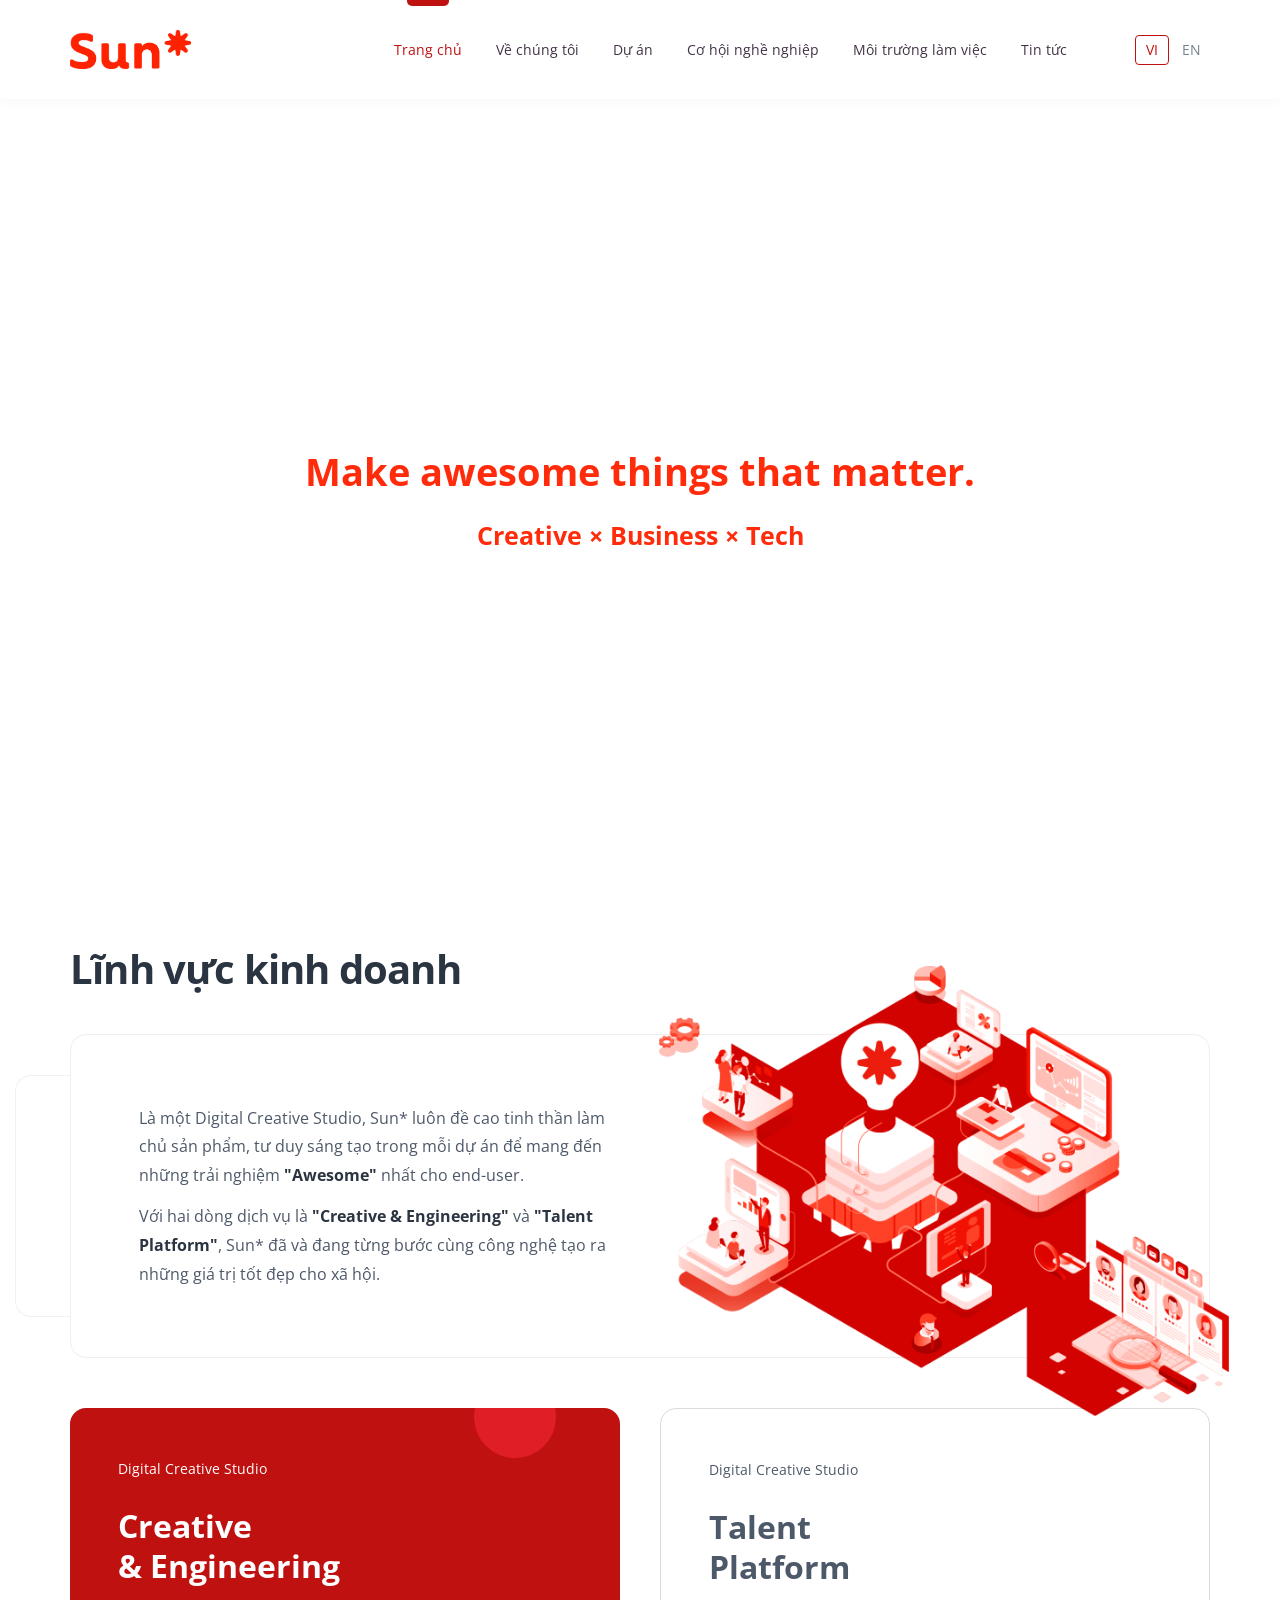
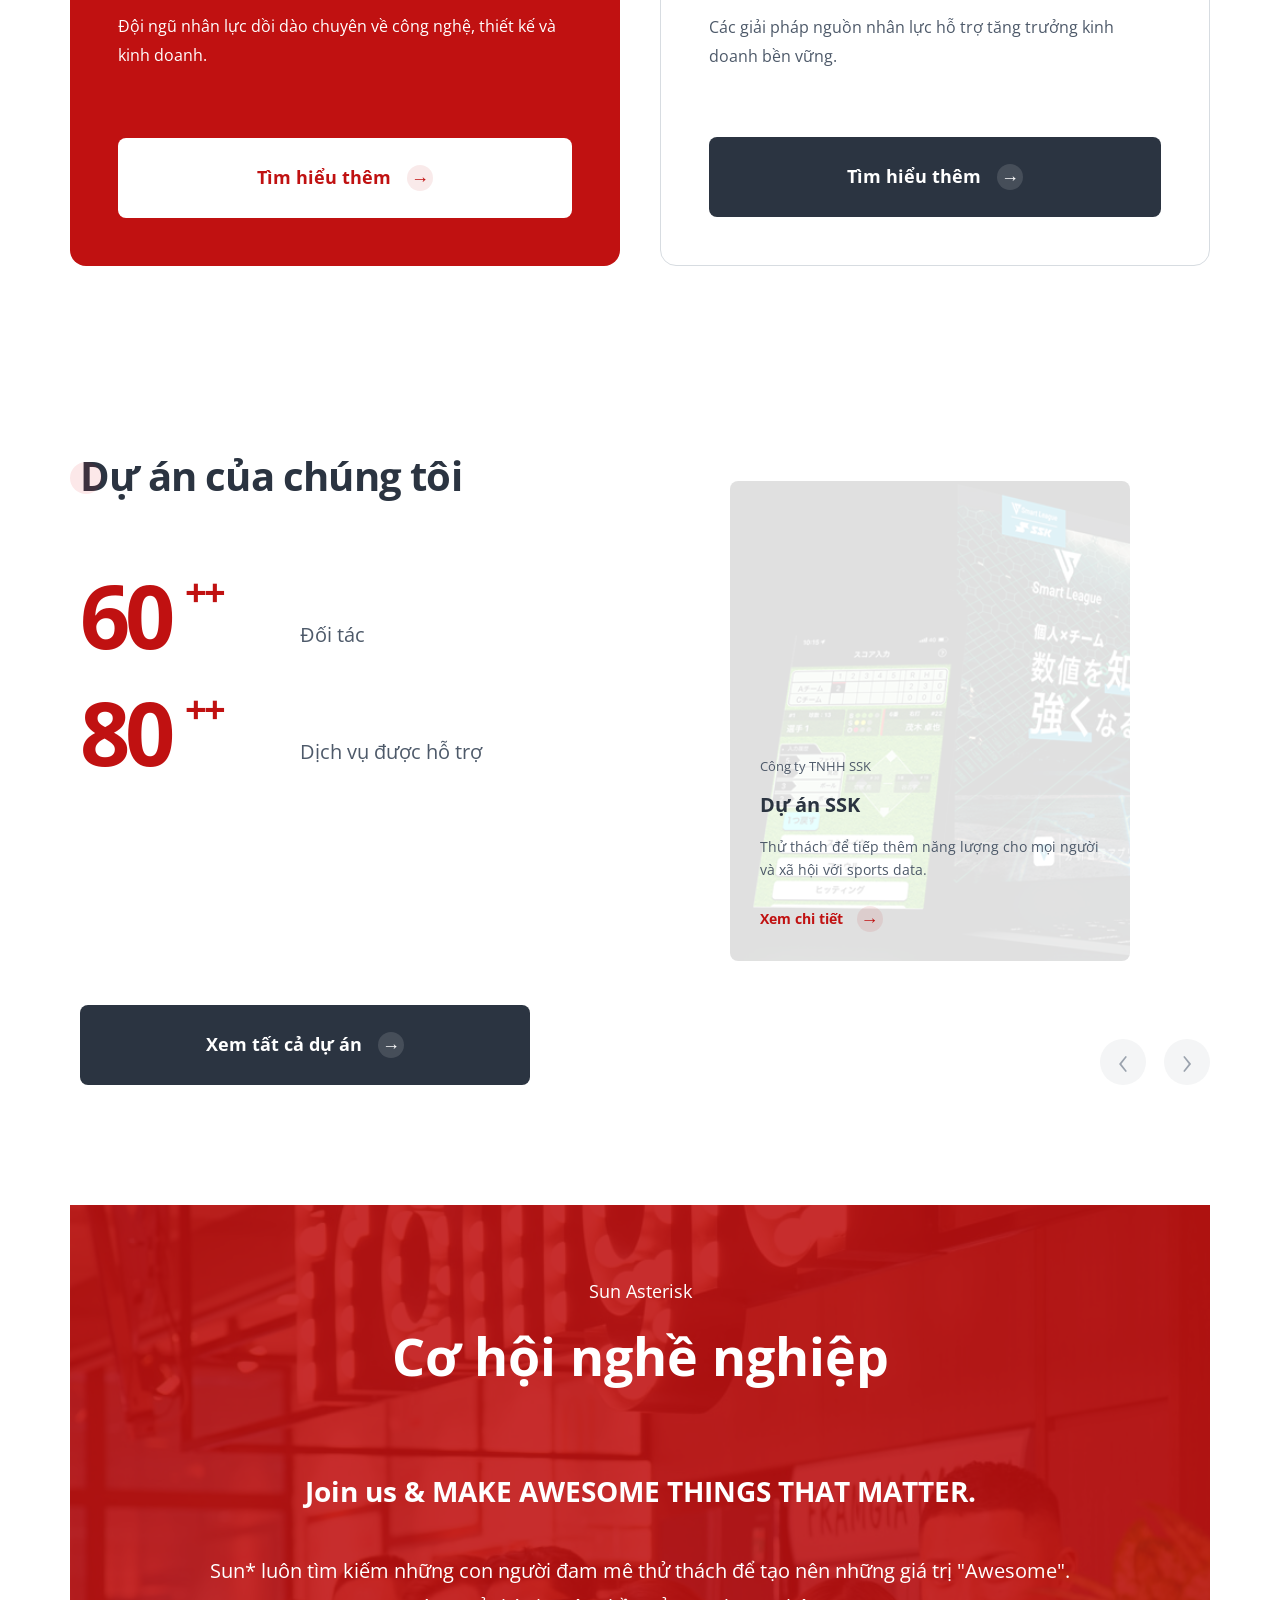
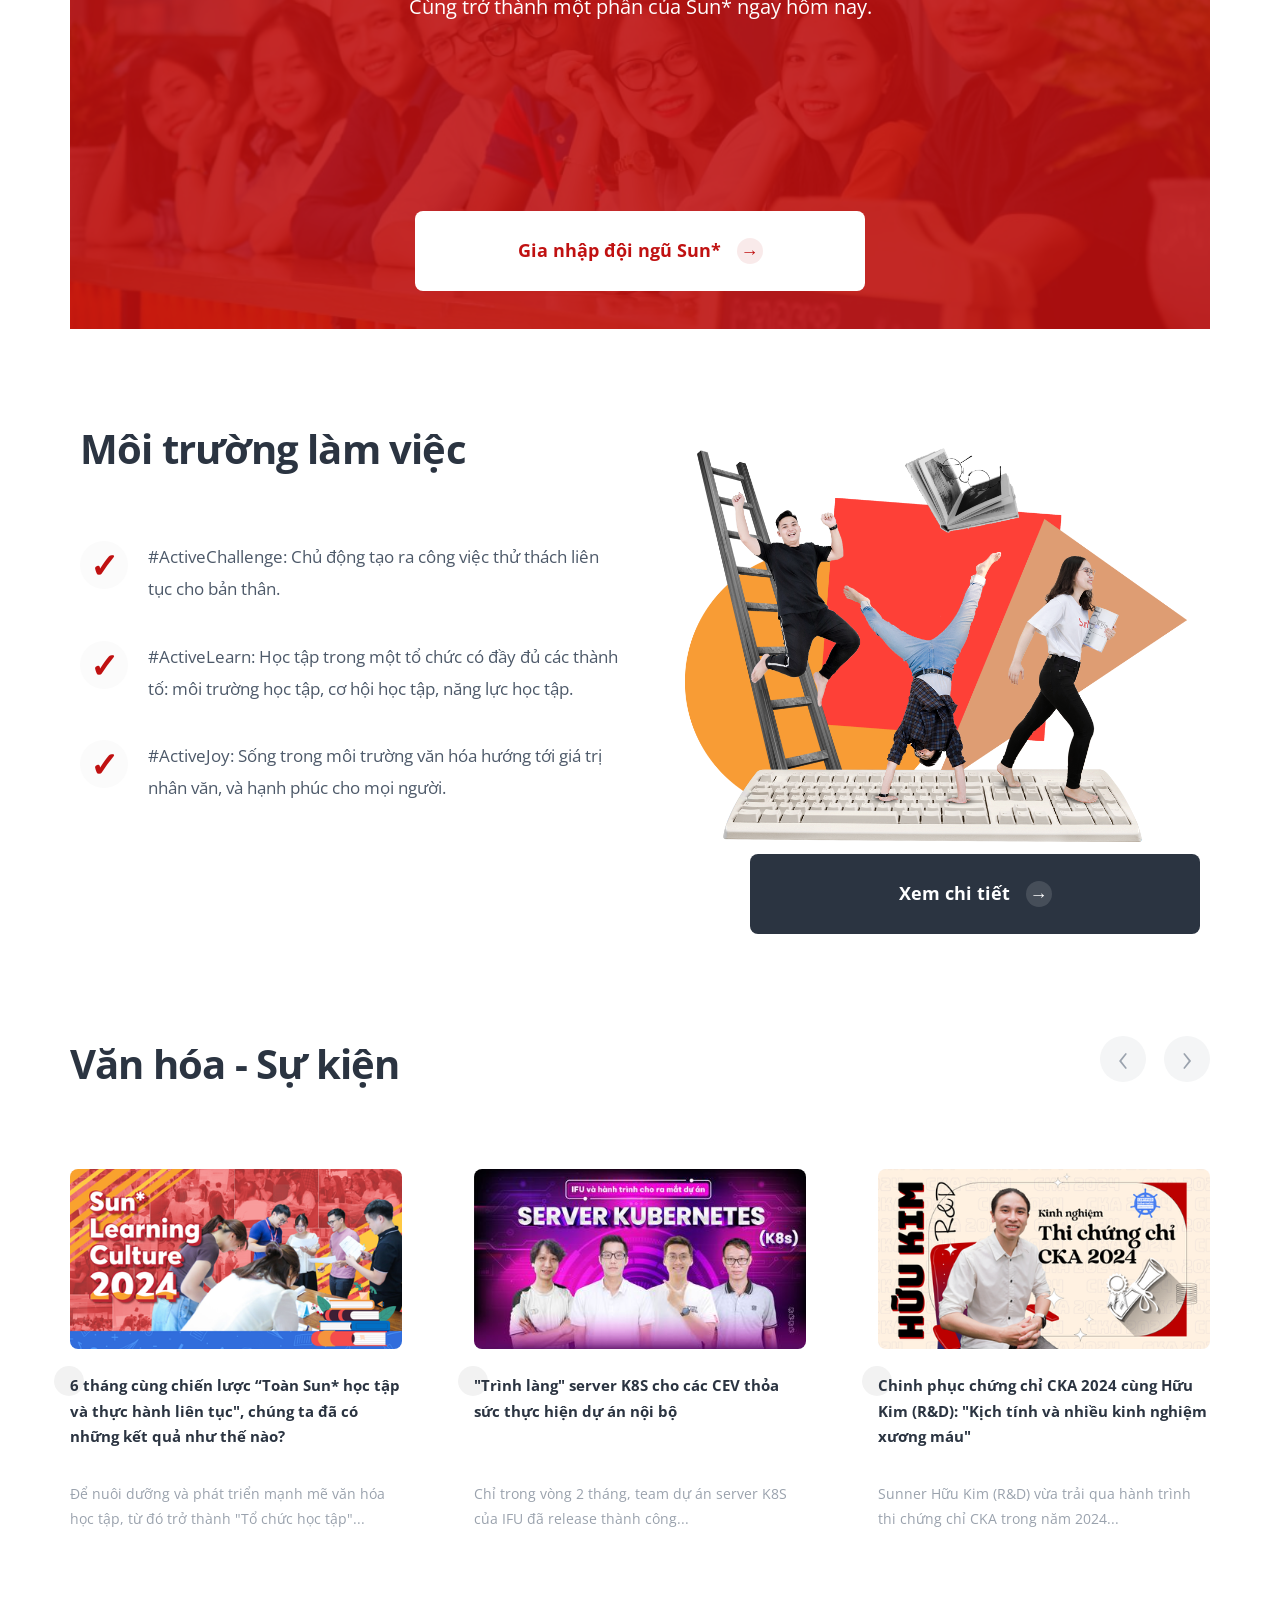
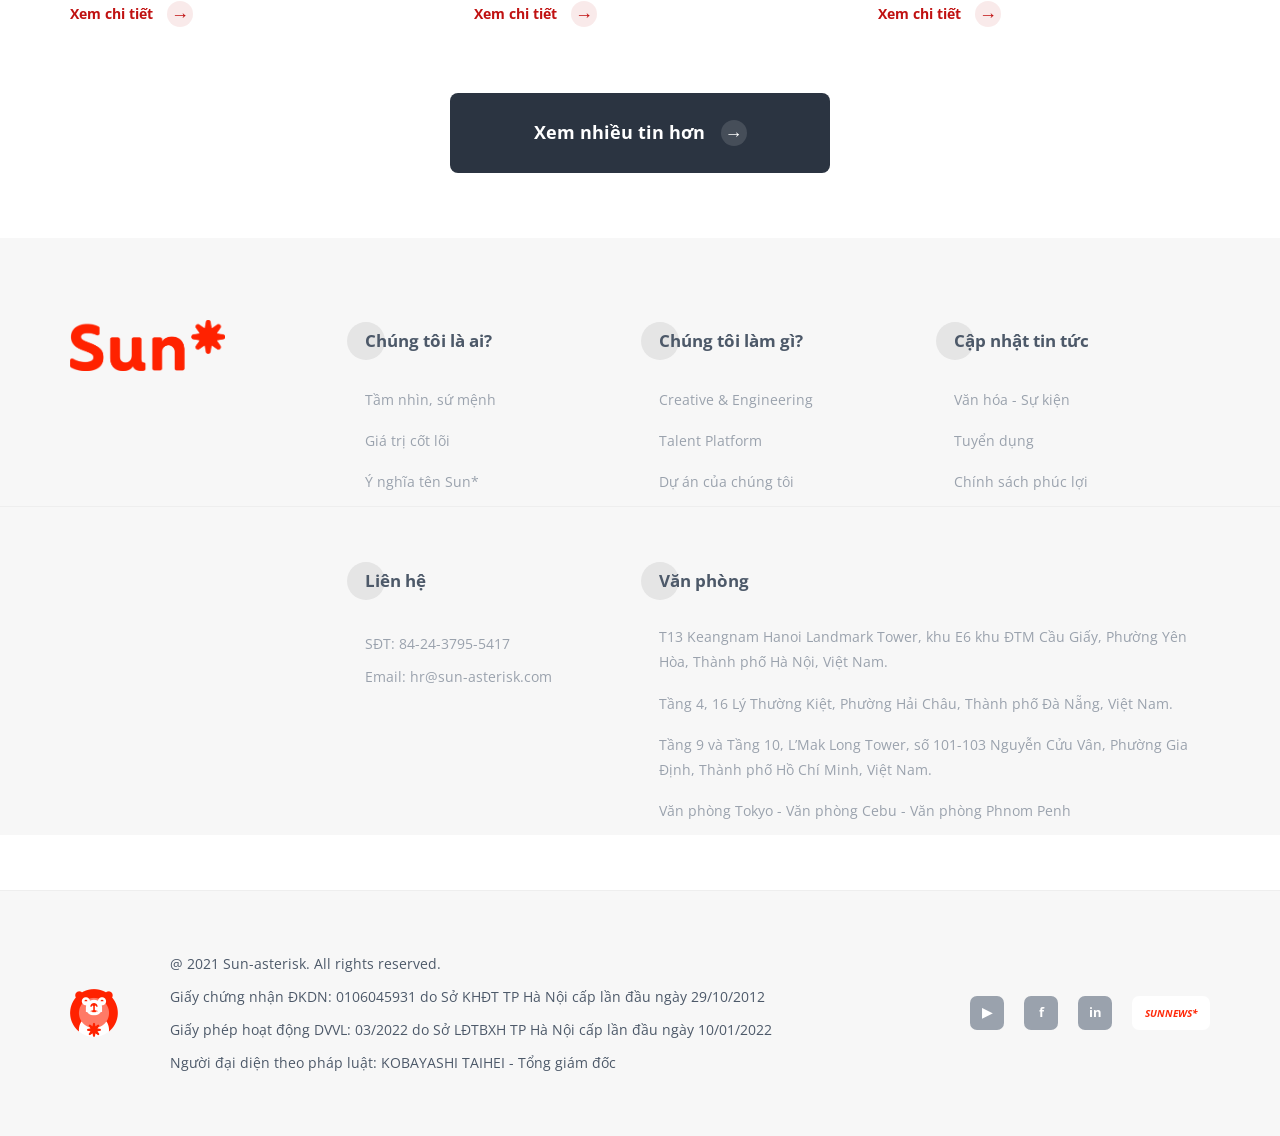
==== index.html @ 76364e6e "feat: update Sun homepage" ====
<!doctype html>
<html lang="vi">
  <head>
    <meta charset="UTF-8" />
    <meta name="viewport" content="width=device-width, initial-scale=1.0" />
    <meta
      name="description"
      content="Bản thực hành dựng lại trang chủ Sun* bằng HTML, CSS và JavaScript thuần."
    />
    <title>Trang chủ - Sun* Inc.</title>
    <link rel="icon" href="./assets/images/common/favicon.ico" />
    <link rel="preconnect" href="https://fonts.googleapis.com" />
    <link rel="preconnect" href="https://fonts.gstatic.com" crossorigin />
    <link
      href="https://fonts.googleapis.com/css2?family=Open+Sans:wght@400;600;700;800&display=swap"
      rel="stylesheet"
    />
    <link rel="stylesheet" href="./assets/css/style.css" />
    <script src="./assets/js/main.js" defer></script>
  </head>

  <body>
    <a class="skip-link" href="#main-content">Đi đến nội dung chính</a>

    <header class="site-header" data-header>
      <div class="container header-inner">
        <a class="logo" href="#home" aria-label="Sun* - Trang chủ">
          <img
            src="./assets/images/common/logo-sun.png"
            alt="Sun Asterisk"
            width="121"
            height="40"
          />
        </a>

        <button
          class="menu-toggle"
          type="button"
          aria-expanded="false"
          aria-controls="primary-navigation"
          aria-label="Mở menu"
          data-menu-toggle
        >
          <span></span>
          <span></span>
          <span></span>
        </button>

        <nav
          class="primary-navigation"
          id="primary-navigation"
          aria-label="Điều hướng chính"
          data-navigation
        >
          <a class="nav-link is-active" href="#home">Trang chủ</a>
          <a class="nav-link" href="#business">Về chúng tôi</a>
          <a class="nav-link" href="#projects">Dự án</a>
          <a class="nav-link" href="#careers">Cơ hội nghề nghiệp</a>
          <a class="nav-link" href="#environment">Môi trường làm việc</a>
          <a class="nav-link" href="#news">Tin tức</a>
        </nav>

        <div class="language-switcher" aria-label="Chọn ngôn ngữ">
          <button class="language is-active" type="button" aria-pressed="true">
            VI
          </button>
          <button class="language" type="button" aria-pressed="false">EN</button>
        </div>
      </div>
    </header>

    <main id="main-content">
      <section class="hero" id="home" aria-label="Sun Asterisk introduction">
        <video
          class="hero-video hero-video-desktop"
          autoplay
          muted
          loop
          playsinline
          preload="metadata"
          aria-label="Make awesome things that matter"
        >
          <source
            src="https://sun-asterisk.vn/wp-content/uploads/2020/11/mv-pc.mp4"
            type="video/mp4"
          />
        </video>

        <video
          class="hero-video hero-video-mobile"
          autoplay
          muted
          loop
          playsinline
          preload="metadata"
          aria-label="Make awesome things that matter"
        >
          <source
            src="https://sun-asterisk.vn/wp-content/uploads/2020/11/mv-sp.mp4"
            type="video/mp4"
          />
        </video>

        <p class="video-fallback">
          Make awesome things that matter.
          <span>Creative × Business × Tech</span>
        </p>
      </section>

      <section class="section business" id="business" aria-labelledby="business-title">
        <div class="container">
          <h1 class="section-title" id="business-title">Lĩnh vực kinh doanh</h1>

          <div class="business-overview">
            <div class="business-copy">
              <p>
                Là một Digital Creative Studio, Sun* luôn đề cao tinh thần làm
                chủ sản phẩm, tư duy sáng tạo trong mỗi dự án để mang đến những
                trải nghiệm <strong>"Awesome"</strong> nhất cho end-user.
              </p>
              <p>
                Với hai dòng dịch vụ là
                <strong>"Creative &amp; Engineering"</strong> và
                <strong>"Talent Platform"</strong>, Sun* đã và đang từng bước
                cùng công nghệ tạo ra những giá trị tốt đẹp cho xã hội.
              </p>
            </div>

            <img
              class="business-image"
              src="./assets/images/business/intro-business.png"
              alt="Minh họa các lĩnh vực kinh doanh của Sun Asterisk"
              width="644"
              height="509"
            />
          </div>

          <div class="service-grid">
            <article class="service-card service-card-red">
              <span class="decor-dot decor-dot-service" aria-hidden="true"></span>
              <p class="service-label">Digital Creative Studio</p>
              <h2>Creative<br />&amp; Engineering</h2>
              <p>
                Đội ngũ nhân lực dồi dào chuyên về công nghệ, thiết kế và kinh
                doanh.
              </p>
              <a class="large-button large-button-light" href="#">
                Tìm hiểu thêm <span class="arrow-circle" aria-hidden="true">→</span>
              </a>
            </article>

            <article class="service-card service-card-white">
              <p class="service-label">Digital Creative Studio</p>
              <h2>Talent<br />Platform</h2>
              <p>
                Các giải pháp nguồn nhân lực hỗ trợ tăng trưởng kinh doanh bền
                vững.
              </p>
              <a class="large-button large-button-dark" href="#">
                Tìm hiểu thêm <span class="arrow-circle" aria-hidden="true">→</span>
              </a>
            </article>
          </div>
        </div>
      </section>

      <section class="section projects" id="projects" aria-labelledby="projects-title">
        <span class="decor-dot projects-dot" aria-hidden="true"></span>
        <div class="container project-layout">
          <div class="project-summary">
            <h2 class="section-title" id="projects-title">Dự án của chúng tôi</h2>

            <dl class="stats-list">
              <div class="stat-item">
                <dt>
                  <span data-counter="200" data-step="10" data-duration="3000">
                    200
                  </span>
                  <sup>++</sup>
                </dt>
                <dd>Đối tác</dd>
              </div>
              <div class="stat-item">
                <dt>
                  <span data-counter="300" data-step="20" data-duration="3000">
                    300
                  </span>
                  <sup>++</sup>
                </dt>
                <dd>Dịch vụ được hỗ trợ</dd>
              </div>
            </dl>

            <a class="large-button large-button-dark project-all-button" href="#">
              Xem tất cả dự án
              <span class="arrow-circle" aria-hidden="true">→</span>
            </a>
          </div>

          <div class="project-showcase">
            <article class="project-card" data-project-card>
              <img
                class="project-image"
                src="./assets/images/projects/ssk.png"
                alt="Giao diện dự án SSK"
                width="365"
                height="532"
                loading="lazy"
                data-project-image
              />
              <div class="project-card-content">
                <p class="project-client" data-project-client>Công ty TNHH SSK</p>
                <h3 data-project-title>Dự án SSK</h3>
                <p data-project-description>
                  Thử thách để tiếp thêm năng lượng cho mọi người và xã hội với
                  sports data.
                </p>
                <a class="detail-link" href="#">
                  Xem chi tiết
                  <span class="arrow-circle" aria-hidden="true">→</span>
                </a>
              </div>
            </article>

            <div class="slider-controls" aria-label="Điều khiển dự án">
              <button type="button" aria-label="Dự án trước" data-project-prev>‹</button>
              <button type="button" aria-label="Dự án tiếp theo" data-project-next>›</button>
            </div>
          </div>
        </div>
      </section>

      <section class="careers" id="careers" aria-labelledby="careers-title">
        <img
          class="careers-background"
          src="./assets/images/careers/career-bg.jpg"
          alt=""
          width="1108"
          height="627"
          loading="lazy"
        />
        <div class="careers-overlay"></div>

        <div class="careers-content">
          <p class="careers-brand">Sun Asterisk</p>
          <h2 id="careers-title">Cơ hội nghề nghiệp</h2>
          <p class="careers-slogan">
            Join us &amp; MAKE AWESOME THINGS THAT MATTER.
          </p>
          <p>
            Sun* luôn tìm kiếm những con người đam mê thử thách để tạo nên những
            giá trị "Awesome".
          </p>
          <p>Cùng trở thành một phần của Sun* ngay hôm nay.</p>
          <a class="large-button large-button-light careers-button" href="#">
            Gia nhập đội ngũ Sun*
            <span class="arrow-circle" aria-hidden="true">→</span>
          </a>
        </div>
      </section>

      <section
        class="section environment"
        id="environment"
        aria-labelledby="environment-title"
      >
        <div class="container environment-layout">
          <div class="environment-copy">
            <h2 class="section-title" id="environment-title">
              Môi trường làm việc
            </h2>
            <ul class="value-list">
              <li>
                <span class="checkmark" aria-hidden="true">✓</span>
                <span>
                  #ActiveChallenge: Chủ động tạo ra công việc thử thách liên tục
                  cho bản thân.
                </span>
              </li>
              <li>
                <span class="checkmark" aria-hidden="true">✓</span>
                <span>
                  #ActiveLearn: Học tập trong một tổ chức có đầy đủ các thành tố:
                  môi trường học tập, cơ hội học tập, năng lực học tập.
                </span>
              </li>
              <li>
                <span class="checkmark" aria-hidden="true">✓</span>
                <span>
                  #ActiveJoy: Sống trong môi trường văn hóa hướng tới giá trị
                  nhân văn, và hạnh phúc cho mọi người.
                </span>
              </li>
            </ul>
          </div>

          <div class="environment-visual">
            <img
              class="environment-image"
              src="./assets/images/environment/human-centered.png"
              alt="Các thành viên Sun Asterisk chủ động học hỏi và thử thách"
              width="1100"
              height="882"
              loading="lazy"
            />
            <a class="large-button large-button-dark environment-button" href="#">
              Xem chi tiết
              <span class="arrow-circle" aria-hidden="true">→</span>
            </a>
          </div>
        </div>
      </section>

      <section class="section news" id="news" aria-labelledby="news-title">
        <div class="container">
          <div class="news-header">
            <h2 class="section-title" id="news-title">Văn hóa - Sự kiện</h2>
            <div class="slider-controls" aria-label="Điều khiển tin tức">
              <button type="button" aria-label="Tin trước" data-news-prev>‹</button>
              <button type="button" aria-label="Tin tiếp theo" data-news-next>›</button>
            </div>
          </div>

          <div class="news-track" data-news-track>
            <article class="news-card">
              <img
                class="news-image"
                src="./assets/images/news/learning-culture.png"
                alt="Sun Asterisk Learning Culture"
                width="440"
                height="248"
                loading="lazy"
              />
              <h3>
                6 tháng cùng chiến lược “Toàn Sun* học tập và thực hành liên
                tục", chúng ta đã có những kết quả như thế nào?
              </h3>
              <p>
                Để nuôi dưỡng và phát triển mạnh mẽ văn hóa học tập, từ đó trở
                thành "Tổ chức học tập"...
              </p>
              <a class="detail-link" href="#">
                Xem chi tiết
                <span class="arrow-circle" aria-hidden="true">→</span>
              </a>
            </article>

            <article class="news-card">
              <img
                class="news-image"
                src="./assets/images/news/server-k8s.jpg"
                alt="Đội ngũ phát triển server Kubernetes"
                width="440"
                height="248"
                loading="lazy"
              />
              <h3>
                "Trình làng" server K8S cho các CEV thỏa sức thực hiện dự án nội
                bộ
              </h3>
              <p>
                Chỉ trong vòng 2 tháng, team dự án server K8S của IFU đã release
                thành công...
              </p>
              <a class="detail-link" href="#">
                Xem chi tiết
                <span class="arrow-circle" aria-hidden="true">→</span>
              </a>
            </article>

            <article class="news-card">
              <img
                class="news-image"
                src="./assets/images/news/cka-2024.png"
                alt="Kinh nghiệm thi chứng chỉ CKA 2024"
                width="440"
                height="248"
                loading="lazy"
              />
              <h3>
                Chinh phục chứng chỉ CKA 2024 cùng Hữu Kim (R&amp;D): "Kịch tính
                và nhiều kinh nghiệm xương máu"
              </h3>
              <p>
                Sunner Hữu Kim (R&amp;D) vừa trải qua hành trình thi chứng chỉ
                CKA trong năm 2024...
              </p>
              <a class="detail-link" href="#">
                Xem chi tiết
                <span class="arrow-circle" aria-hidden="true">→</span>
              </a>
            </article>
          </div>

          <div class="news-more">
            <a class="large-button large-button-dark" href="#">
              Xem nhiều tin hơn
              <span class="arrow-circle" aria-hidden="true">→</span>
            </a>
          </div>
        </div>
      </section>
    </main>

    <footer class="site-footer">
      <div class="footer-navigation">
        <div class="container footer-grid">
          <div class="footer-logo-column">
            <a class="logo footer-logo" href="#home" aria-label="Sun* - Trang chủ">
              <img
                src="./assets/images/common/logo-sun.png"
                alt="Sun Asterisk"
                width="155"
                height="51"
                loading="lazy"
              />
            </a>
          </div>

          <nav aria-label="Chúng tôi là ai">
            <h2><span aria-hidden="true"></span>Chúng tôi là ai?</h2>
            <ul>
              <li><a href="#">Tầm nhìn, sứ mệnh</a></li>
              <li><a href="#">Giá trị cốt lõi</a></li>
              <li><a href="#">Ý nghĩa tên Sun*</a></li>
            </ul>
          </nav>

          <nav aria-label="Chúng tôi làm gì">
            <h2><span aria-hidden="true"></span>Chúng tôi làm gì?</h2>
            <ul>
              <li><a href="#">Creative &amp; Engineering</a></li>
              <li><a href="#">Talent Platform</a></li>
              <li><a href="#">Dự án của chúng tôi</a></li>
            </ul>
          </nav>

          <nav aria-label="Cập nhật tin tức">
            <h2><span aria-hidden="true"></span>Cập nhật tin tức</h2>
            <ul>
              <li><a href="#">Văn hóa - Sự kiện</a></li>
              <li><a href="#">Tuyển dụng</a></li>
              <li><a href="#">Chính sách phúc lợi</a></li>
            </ul>
          </nav>
        </div>
      </div>

      <div class="footer-offices">
        <div class="container offices-grid">
          <div class="footer-office-spacer" aria-hidden="true"></div>

          <div class="footer-contact">
            <h2><span aria-hidden="true"></span>Liên hệ</h2>
            <address>
              <a href="tel:+842437955417">SĐT: 84-24-3795-5417</a>
              <a href="mailto:hr@sun-asterisk.com">
                Email: hr@sun-asterisk.com
              </a>
            </address>
          </div>

          <div class="footer-office">
            <h2><span aria-hidden="true"></span>Văn phòng</h2>
            <p>
              T13 Keangnam Hanoi Landmark Tower, khu E6 khu ĐTM Cầu Giấy,
              Phường Yên Hòa, Thành phố Hà Nội, Việt Nam.
            </p>
            <p>
              Tầng 4, 16 Lý Thường Kiệt, Phường Hải Châu, Thành phố Đà Nẵng,
              Việt Nam.
            </p>
            <p>
              Tầng 9 và Tầng 10, L’Mak Long Tower, số 101-103 Nguyễn Cửu Vân,
              Phường Gia Định, Thành phố Hồ Chí Minh, Việt Nam.
            </p>
            <p>Văn phòng Tokyo - Văn phòng Cebu - Văn phòng Phnom Penh</p>
          </div>
        </div>
      </div>

      <div class="footer-divider" aria-hidden="true"></div>

      <div class="footer-legal">
        <div class="container legal-layout">
          <img
            class="mascot-image"
            src="./assets/images/common/bear-footer@2x.png"
            alt=""
            width="48"
            height="48"
            loading="lazy"
          />
          <div class="legal-copy">
            <p>@ 2021 Sun-asterisk. All rights reserved.</p>
            <p>
              Giấy chứng nhận ĐKDN: 0106045931 do Sở KHĐT TP Hà Nội cấp lần đầu
              ngày 29/10/2012
            </p>
            <p>
              Giấy phép hoạt động DVVL: 03/2022 do Sở LĐTBXH TP Hà Nội cấp lần
              đầu ngày 10/01/2022
            </p>
            <p>
              Người đại diện theo pháp luật: KOBAYASHI TAIHEI - Tổng giám đốc
            </p>
          </div>

          <div class="social-links" aria-label="Mạng xã hội">
            <a href="#" aria-label="YouTube">▶</a>
            <a href="#" aria-label="Facebook">f</a>
            <a href="#" aria-label="LinkedIn">in</a>
            <a class="sun-news" href="#">SUNNEWS*</a>
          </div>
        </div>
      </div>
    </footer>

    <button
      class="back-to-top"
      type="button"
      aria-label="Lên đầu trang"
      data-back-to-top
    >
      ↑
    </button>
  </body>
</html>
---- assets/css/style.css ----
:root {
  --red: #c01111;
  --red-bright: #e01e25;
  --ink: #2b3441;
  --text: #4d5969;
  --muted: #9aa2ad;
  --soft: #f7f7f7;
  --border: #d7dce1;
  --white: #ffffff;
  --container: 1140px;
  --header-height: 99px;
  --section-gap: 140px;
  --radius: 16px;
}

*,
*::before,
*::after {
  box-sizing: border-box;
}

html {
  scroll-behavior: smooth;
}

body {
  margin: 0;
  color: var(--text);
  background: var(--white);
  font-family: "Open Sans", Arial, sans-serif;
  font-size: 16px;
  line-height: 1.8;
  -webkit-font-smoothing: antialiased;
}

body.menu-open {
  overflow: hidden;
}

a {
  color: inherit;
  text-decoration: none;
}

button {
  color: inherit;
  font: inherit;
}

img {
  display: block;
  max-width: 100%;
}

.container {
  width: min(calc(100% - 40px), var(--container));
  margin-inline: auto;
}

.skip-link {
  position: fixed;
  z-index: 1000;
  top: 12px;
  left: 12px;
  padding: 8px 14px;
  color: var(--white);
  background: var(--red);
  border-radius: 6px;
  transform: translateY(-150%);
}

.skip-link:focus {
  transform: translateY(0);
}

.visually-hidden {
  position: absolute !important;
  width: 1px !important;
  height: 1px !important;
  overflow: hidden !important;
  padding: 0 !important;
  margin: -1px !important;
  clip: rect(0, 0, 0, 0) !important;
  white-space: nowrap !important;
  border: 0 !important;
}

.site-header {
  position: sticky;
  z-index: 100;
  top: 0;
  height: var(--header-height);
  background: rgb(255 255 255 / 97%);
  box-shadow: 0 2px 10px rgb(43 52 65 / 4%);
  backdrop-filter: blur(8px);
}

.header-inner {
  display: flex;
  height: 100%;
  align-items: center;
}

.logo {
  display: inline-flex;
  align-items: center;
}

.logo img {
  width: 121px;
  height: auto;
}

.primary-navigation {
  display: flex;
  margin-left: auto;
  align-items: stretch;
  gap: 34px;
}

.nav-link {
  position: relative;
  display: flex;
  height: 79px;
  padding-block: 30px;
  align-items: center;
  color: #433246;
  font-size: 14px;
  line-height: normal;
  white-space: nowrap;
}

.nav-link::before {
  position: absolute;
  top: -10px;
  right: 0;
  left: 0;
  width: 42px;
  height: 6px;
  margin-inline: auto;
  background: var(--red);
  border-radius: 0 0 5px 5px;
  content: "";
  opacity: 0;
  transition: opacity 180ms ease;
}

.nav-link:hover,
.nav-link.is-active {
  color: var(--red);
}

.nav-link:hover::before,
.nav-link.is-active::before {
  opacity: 1;
}

.language-switcher {
  display: flex;
  margin-left: 68px;
  align-items: center;
  gap: 4px;
}

.language {
  min-width: 34px;
  height: 30px;
  padding: 0 8px;
  color: #78828e;
  background: transparent;
  border: 1px solid transparent;
  border-radius: 4px;
  cursor: pointer;
  font-size: 14px;
}

.language.is-active {
  color: var(--red);
  border-color: var(--red);
}

.menu-toggle {
  display: none;
  width: 42px;
  height: 42px;
  margin-left: auto;
  padding: 9px;
  background: transparent;
  border: 0;
  cursor: pointer;
}

.menu-toggle span {
  display: block;
  width: 100%;
  height: 2px;
  margin-block: 5px;
  background: var(--ink);
  transition:
    transform 220ms ease,
    opacity 220ms ease;
}

.hero {
  position: relative;
  height: min(calc(100vh - var(--header-height)), 800px);
  min-height: 520px;
  overflow: hidden;
  background: var(--white);
}

.hero-video {
  position: absolute;
  z-index: 1;
  top: 50%;
  left: 50%;
  display: block;
  width: 100%;
  height: 100%;
  object-fit: cover;
  transform: translate(-50%, -50%);
}

.hero-video-mobile {
  display: none;
}

.video-fallback {
  position: absolute;
  z-index: 0;
  top: 50%;
  left: 50%;
  width: 100%;
  margin: 0;
  color: #ff2b0b;
  font-size: clamp(26px, 3vw, 42px);
  font-weight: 700;
  line-height: 1.3;
  text-align: center;
  transform: translate(-50%, -50%);
}

.video-fallback span {
  display: block;
  margin-top: 22px;
  font-size: 0.65em;
}

.section {
  padding-top: 0;
}

.section-title {
  margin: 20px 0 10px;
  color: var(--ink);
  font-size: 40px;
  font-weight: 700;
  line-height: 60px;
  letter-spacing: -0.02em;
}

.business {
  padding-top: 10px;
}

.business > .container > .section-title {
  height: 125px;
  margin: 0;
  padding-top: 30px;
}

.business-overview {
  position: relative;
  display: grid;
  height: 324px;
  padding: 50px 68px;
  align-items: center;
  border: 1px solid #eeeeee;
  border-radius: 16px;
  grid-template-columns: 1fr 1fr;
}

.business-overview::before {
  position: absolute;
  top: 40px;
  bottom: 40px;
  left: -56px;
  width: 56px;
  border: 1px solid #f1f1f1;
  border-right: 0;
  border-radius: 16px 0 0 16px;
  content: "";
}

.business-copy {
  position: relative;
  z-index: 2;
  max-width: 470px;
}

.business-copy p {
  margin: 0;
}

.business-copy p + p {
  margin-top: 12px;
}

.business-copy strong {
  color: var(--ink);
}

.business-image {
  position: absolute;
  z-index: 1;
  top: -70px;
  right: -20px;
  width: 570px;
  height: auto;
}

.service-grid {
  display: grid;
  margin-top: 50px;
  grid-template-columns: repeat(2, minmax(0, 1fr));
  gap: 40px;
}

.service-card {
  position: relative;
  display: flex;
  min-height: 458px;
  padding: 48px;
  overflow: hidden;
  flex-direction: column;
  align-items: flex-start;
  border-radius: var(--radius);
}

.service-card-red {
  color: var(--white);
  background: var(--red);
}

.service-card-white {
  color: var(--text);
  background: var(--white);
  border: 1px solid var(--border);
}

.service-label {
  margin: 0 0 25px;
  font-size: 14px;
}

.service-card h2 {
  margin: 0;
  color: inherit;
  font-size: 32px;
  line-height: 1.25;
}

.service-card > p:not(.service-label) {
  max-width: 440px;
  margin: 26px 0 34px;
  font-size: 16px;
}

.large-button {
  position: relative;
  z-index: 0;
  display: inline-flex;
  min-height: 80px;
  overflow: hidden;
  padding: 0 36px;
  align-items: center;
  justify-content: center;
  gap: 16px;
  border: 1px solid transparent;
  border-radius: 8px;
  font-size: 18px;
  font-weight: 700;
  line-height: 1.3;
  text-align: center;
  isolation: isolate;
  transition: color 300ms ease;
}

.large-button::before {
  position: absolute;
  z-index: -1;
  inset: 0;
  background: transparent;
  border-radius: inherit;
  content: "";
  opacity: 0;
  transform: scale3d(0.7, 1, 1);
  transition:
    transform 400ms cubic-bezier(0.2, 1, 0.3, 1),
    opacity 400ms cubic-bezier(0.2, 1, 0.3, 1);
}

.large-button:hover {
  color: var(--white);
}

.large-button:hover::before {
  opacity: 1;
  transform: translate3d(0, 0, 0);
}

.large-button-dark {
  color: var(--white);
  background: var(--ink);
}

.large-button-dark::before {
  background: var(--red);
}

.large-button-light {
  color: var(--red);
  background: var(--white);
}

.large-button-light::before {
  background: var(--ink);
}

.service-card .large-button {
  width: 100%;
  margin-top: auto;
}

.arrow-circle {
  display: inline-grid;
  width: 26px;
  height: 26px;
  flex: 0 0 26px;
  place-items: center;
  color: inherit;
  background: rgb(255 255 255 / 13%);
  border-radius: 50%;
  font-size: 18px;
  font-weight: 400;
  line-height: 1;
  transition:
    color 300ms ease,
    background 300ms ease,
    transform 300ms ease;
}

.large-button-light .arrow-circle,
.detail-link .arrow-circle {
  background: rgb(192 17 17 / 9%);
}

.large-button-light:hover .arrow-circle {
  background: rgb(255 255 255 / 10%);
}

.detail-link:hover .arrow-circle {
  transform: translateX(4px);
}

.decor-dot {
  position: absolute;
  display: block;
  background: rgb(224 30 37 / 10%);
  border-radius: 50%;
}

.decor-dot-service {
  top: -32px;
  right: 64px;
  width: 82px;
  height: 82px;
  background: var(--red-bright);
}

.projects {
  position: relative;
  margin-top: 160px;
}

.projects-dot {
  top: 36px;
  left: calc(50% - 570px);
  width: 32px;
  height: 32px;
}

.project-layout {
  display: grid;
  min-height: 659px;
  grid-template-columns: repeat(2, minmax(0, 1fr));
  gap: 18px;
}

.project-summary {
  display: flex;
  padding: 0 10px;
  flex-direction: column;
  align-items: flex-start;
}

.project-summary .section-title {
  margin-top: 20px;
}

.stats-list {
  display: flex;
  margin: 60px 0 0;
  flex-direction: column;
  gap: 38px;
}

.stat-item {
  display: grid;
  align-items: end;
  grid-template-columns: 220px 1fr;
}

.stat-item dt {
  display: flex;
  margin: 0;
  align-items: flex-start;
  color: var(--red);
  font-size: 88px;
  font-weight: 700;
  line-height: 0.9;
  letter-spacing: -0.06em;
}

.stat-item dt sup {
  margin: -2px 0 0 16px;
  font-size: 38px;
  font-weight: 700;
  letter-spacing: -0.08em;
}

.stat-item dd {
  margin: 0 0 2px;
  color: var(--text);
  font-size: 20px;
}

.project-all-button {
  width: min(100%, 450px);
  margin-top: auto;
}

.project-showcase {
  position: relative;
  display: flex;
  padding-top: 55px;
  flex-direction: column;
  align-items: center;
}

.project-card {
  position: relative;
  width: min(100%, 400px);
  height: 480px;
  overflow: hidden;
  background: var(--white);
  border-radius: 8px;
}

.project-image {
  position: absolute;
  inset: 0;
  width: 100%;
  height: 100%;
  object-fit: cover;
  opacity: 0.12;
  transition: opacity 180ms ease;
}

.project-card.is-changing .project-image {
  opacity: 0.04;
}

.project-card-content {
  position: absolute;
  z-index: 1;
  right: 30px;
  bottom: 28px;
  left: 30px;
}

.project-client {
  margin: 0;
  font-size: 13px;
}

.project-card h3 {
  margin: 8px 0 12px;
  color: var(--ink);
  font-size: 20px;
}

.project-card-content > p:not(.project-client) {
  margin: 0 0 22px;
  font-size: 14px;
  line-height: 1.7;
}

.detail-link {
  display: inline-flex;
  align-items: center;
  gap: 14px;
  color: var(--red);
  font-size: 14px;
  font-weight: 700;
}

.slider-controls {
  display: flex;
  gap: 18px;
}

.project-showcase .slider-controls {
  margin-top: auto;
  align-self: flex-end;
}

.slider-controls button {
  display: grid;
  width: 46px;
  height: 46px;
  padding: 0 0 4px;
  place-items: center;
  color: #9aa2ad;
  background: #f4f5f6;
  border: 0;
  border-radius: 50%;
  cursor: pointer;
  font-size: 40px;
  font-weight: 300;
  line-height: 1;
  transition:
    color 200ms ease,
    background 200ms ease;
}

.slider-controls button:hover {
  color: var(--white);
  background: var(--red);
}

.careers {
  position: relative;
  width: min(calc(100% - 40px), var(--container));
  height: 724px;
  margin: 120px auto 0;
  overflow: hidden;
  color: var(--white);
}

.careers-background,
.careers-overlay {
  position: absolute;
  inset: 0;
  border: 0;
}

.careers-background {
  width: 100%;
  height: 100%;
  object-fit: cover;
}

.careers-overlay {
  background: rgb(192 17 17 / 88%);
}

.careers-content {
  position: relative;
  z-index: 2;
  display: flex;
  width: min(100% - 60px, 920px);
  height: 100%;
  margin-inline: auto;
  padding: 70px 0 38px;
  flex-direction: column;
  align-items: center;
  text-align: center;
}

.careers-brand {
  margin: 0 0 16px;
  font-size: 18px;
}

.careers h2 {
  margin: 0 0 78px;
  color: var(--white);
  font-size: 52px;
  line-height: 1.25;
}

.careers-slogan {
  margin: 0 0 36px;
  font-size: 28px;
  font-weight: 700;
}

.careers-content > p:not(.careers-brand):not(.careers-slogan) {
  margin: 0;
  font-size: 20px;
}

.careers-button {
  width: min(100%, 450px);
  margin-top: auto;
}

.environment {
  margin-top: 80px;
}

.environment-layout {
  display: grid;
  min-height: 545px;
  grid-template-columns: repeat(2, minmax(0, 1fr));
  gap: 20px;
}

.environment-copy {
  padding: 0 10px;
}

.environment-copy .section-title {
  margin-top: 10px;
}

.value-list {
  display: flex;
  margin: 62px 0 0;
  padding: 0;
  flex-direction: column;
  gap: 35px;
  list-style: none;
}

.value-list li {
  display: grid;
  align-items: start;
  grid-template-columns: 56px 1fr;
  gap: 12px;
  font-size: 17px;
  line-height: 1.9;
}

.checkmark {
  position: relative;
  display: inline-grid;
  width: 48px;
  height: 48px;
  place-items: center;
  color: var(--red);
  background: #fbfbfb;
  border-radius: 50%;
  font-size: 34px;
  font-weight: 700;
  line-height: 1;
}

.environment-visual {
  position: relative;
  min-width: 0;
}

.environment-image {
  width: 100%;
  height: 475px;
  object-fit: contain;
}

.environment-button {
  position: absolute;
  right: 10px;
  bottom: 20px;
  width: min(100% - 20px, 450px);
}

.news {
  margin-top: 60px;
}

.news-header {
  display: flex;
  align-items: center;
  justify-content: space-between;
}

.news-track {
  display: grid;
  margin-top: 65px;
  grid-template-columns: repeat(3, minmax(0, 1fr));
  gap: 72px;
}

.news-card {
  min-width: 0;
}

.news-image {
  width: 100%;
  height: 180px;
  border-radius: 8px;
  object-fit: cover;
}

.news-card h3 {
  position: relative;
  min-height: 90px;
  margin: 24px 0 18px;
  color: var(--ink);
  font-size: 15px;
  line-height: 1.7;
}

.news-card h3::before {
  position: absolute;
  z-index: -1;
  top: -7px;
  left: -16px;
  width: 30px;
  height: 30px;
  background: #f2f2f2;
  border-radius: 50%;
  content: "";
}

.news-card > p {
  min-height: 100px;
  margin: 0 0 18px;
  overflow: hidden;
  color: var(--muted);
  font-size: 14px;
  line-height: 1.8;
}

.news-more {
  display: flex;
  height: 210px;
  align-items: center;
  justify-content: center;
}

.news-more .large-button {
  width: min(100%, 380px);
}

.site-footer {
  margin-top: 0;
  color: var(--muted);
}

.footer-navigation {
  padding: 70px 0 10px;
  background: var(--soft);
}

.footer-grid {
  display: grid;
  grid-template-columns: repeat(4, 1fr);
  gap: 38px;
}

.footer-grid nav {
  padding-top: 20px;
}

.footer-logo {
  margin-top: 12px;
}

.footer-logo img {
  width: 155px;
}

.footer-grid h2 {
  position: relative;
  margin: 0 0 32px;
  color: var(--text);
  font-size: 17px;
  font-weight: 700;
  line-height: 1.5;
}

.footer-grid h2 span {
  position: absolute;
  z-index: 0;
  top: 50%;
  left: -18px;
  width: 38px;
  height: 38px;
  background: #e5e5e5;
  border-radius: 50%;
  transform: translateY(-50%);
}

.footer-grid h2 {
  isolation: isolate;
}

.footer-grid h2 span {
  z-index: -1;
}

.footer-grid ul {
  margin: 0;
  padding: 0;
  list-style: none;
}

.footer-grid li + li {
  margin-top: 12px;
}

.footer-grid a:not(.logo) {
  font-size: 14px;
  transition: color 180ms ease;
}

.footer-grid a:hover {
  color: var(--red);
}

.footer-legal {
  display: flex;
  min-height: 246px;
  padding: 0;
  align-items: center;
  background: var(--soft);
  border-top: 1px solid #eeeeee;
}

.footer-offices {
  min-height: 329px;
  padding: 59px 0 11px;
  background: var(--soft);
  border-top: 1px solid #eeeeee;
}

.offices-grid {
  display: grid;
  grid-template-columns: repeat(4, minmax(0, 1fr));
  gap: 38px;
}

.footer-contact {
  grid-column: 2;
}

.footer-office {
  grid-column: 3 / 5;
}

.offices-grid h2 {
  position: relative;
  z-index: 0;
  margin: 0 0 28px;
  color: var(--text);
  font-size: 17px;
}

.offices-grid h2 span {
  position: absolute;
  z-index: -1;
  top: 50%;
  left: -18px;
  width: 38px;
  height: 38px;
  background: #e5e5e5;
  border-radius: 50%;
  transform: translateY(-50%);
}

.offices-grid p,
.offices-grid address {
  margin: 0;
  font-size: 14px;
  font-style: normal;
  line-height: 25.2px;
}

.offices-grid address {
  display: flex;
  flex-direction: column;
  gap: 8px;
}

.footer-contact address {
  padding-top: 7px;
}

.footer-office p + p {
  margin-top: 16px;
}

.footer-divider {
  height: 55px;
  background: var(--white);
}

.legal-layout {
  display: grid;
  align-items: center;
  grid-template-columns: 70px minmax(0, 1fr) auto;
  gap: 30px;
}

.mascot-image {
  width: 48px;
  height: 48px;
  object-fit: contain;
}

.back-to-top {
  position: fixed;
  z-index: 90;
  right: 24px;
  bottom: 24px;
  display: grid;
  width: 44px;
  height: 44px;
  padding: 0;
  place-items: center;
  color: var(--white);
  background: var(--red);
  border: 0;
  border-radius: 50%;
  box-shadow: 0 8px 24px rgb(43 52 65 / 20%);
  cursor: pointer;
  opacity: 0;
  visibility: hidden;
  transform: translateY(12px);
  transition:
    opacity 180ms ease,
    visibility 180ms ease,
    transform 180ms ease;
}

.back-to-top.is-visible {
  opacity: 1;
  visibility: visible;
  transform: translateY(0);
}

.back-to-top:hover {
  background: var(--ink);
}

.legal-copy p {
  margin: 0;
  color: var(--text);
  font-size: 14px;
  line-height: 25.2px;
}

.legal-copy p + p {
  margin-top: 8px;
}

.social-links {
  display: flex;
  align-items: center;
  gap: 20px;
}

.social-links a {
  display: grid;
  min-width: 34px;
  height: 34px;
  padding: 0 8px;
  place-items: center;
  color: var(--white);
  background: #9aa2ad;
  border-radius: 7px;
  font-size: 13px;
  font-weight: 700;
}

.social-links .sun-news {
  min-width: 78px;
  color: #ff2b0b;
  background: var(--white);
  font-size: 10px;
  font-style: italic;
}

@media (max-width: 1180px) {
  .primary-navigation {
    gap: 22px;
  }

  .language-switcher {
    margin-left: 30px;
  }

  .business-image {
    right: 0;
    width: 50%;
  }
}

@media (max-width: 980px) {
  :root {
    --header-height: 72px;
  }

  .logo img {
    width: 104px;
  }

  .menu-toggle {
    z-index: 2;
    display: block;
  }

  .menu-toggle[aria-expanded="true"] span:nth-child(1) {
    transform: translateY(7px) rotate(45deg);
  }

  .menu-toggle[aria-expanded="true"] span:nth-child(2) {
    opacity: 0;
  }

  .menu-toggle[aria-expanded="true"] span:nth-child(3) {
    transform: translateY(-7px) rotate(-45deg);
  }

  .primary-navigation {
    position: fixed;
    inset: var(--header-height) 0 0;
    display: flex;
    margin: 0;
    padding: 20px;
    flex-direction: column;
    gap: 0;
    background: var(--white);
    opacity: 0;
    visibility: hidden;
    pointer-events: none;
    transition:
      opacity 220ms ease,
      visibility 220ms ease;
  }

  .primary-navigation.is-open {
    opacity: 1;
    visibility: visible;
    pointer-events: auto;
  }

  .nav-link {
    height: auto;
    padding: 16px 8px;
    border-bottom: 1px solid #eeeeee;
    font-size: 17px;
  }

  .nav-link::before {
    display: none;
  }

  .language-switcher {
    display: none;
  }

  .hero {
    height: min(calc(100vh - var(--header-height)), 800px);
  }

  .business-overview {
    padding-inline: 40px;
  }

  .business-copy {
    max-width: 52%;
  }

  .service-grid,
  .project-layout,
  .environment-layout {
    gap: 24px;
  }

  .service-card {
    padding: 34px;
  }

  .news-track {
    gap: 24px;
  }

  .stat-item {
    grid-template-columns: 175px 1fr;
  }

  .stat-item dt {
    font-size: 70px;
  }
}

@media (max-width: 720px) {
  body {
    font-size: 14px;
  }

  .container {
    width: min(calc(100% - 30px), var(--container));
  }

  .section-title {
    font-size: 30px;
    line-height: 1.35;
  }

  .hero {
    height: calc(100svh - var(--header-height));
    min-height: 500px;
  }

  .hero-video-desktop {
    display: none;
  }

  .hero-video-mobile {
    display: block;
  }

  .business > .container > .section-title {
    height: auto;
    padding: 50px 0 28px;
  }

  .business-overview {
    display: flex;
    height: auto;
    min-height: 520px;
    padding: 32px 26px 250px;
    align-items: flex-start;
  }

  .business-overview::before {
    display: none;
  }

  .business-copy {
    max-width: none;
  }

  .business-image {
    top: auto;
    right: 0;
    bottom: 0;
    left: 0;
    width: 100%;
    height: 230px;
    object-fit: contain;
  }

  .service-grid {
    margin-top: 30px;
    grid-template-columns: 1fr;
  }

  .service-card {
    min-height: 420px;
    padding: 32px 26px;
  }

  .service-card h2 {
    font-size: 28px;
  }

  .large-button {
    min-height: 64px;
    font-size: 16px;
  }

  .projects {
    margin-top: 90px;
  }

  .projects-dot {
    display: none;
  }

  .project-layout {
    grid-template-columns: 1fr;
  }

  .stats-list {
    width: 100%;
    margin-top: 36px;
  }

  .stat-item {
    grid-template-columns: 145px 1fr;
  }

  .stat-item dt {
    font-size: 62px;
  }

  .stat-item dt sup {
    margin-left: 8px;
    font-size: 26px;
  }

  .stat-item dd {
    font-size: 16px;
  }

  .project-all-button {
    margin-top: 48px;
  }

  .project-showcase {
    padding-top: 70px;
  }

  .project-card {
    height: 430px;
  }

  .project-showcase .slider-controls {
    margin-top: 24px;
  }

  .careers {
    width: 100%;
    height: 650px;
    margin-top: 90px;
  }

  .careers-content {
    padding-top: 55px;
  }

  .careers h2 {
    margin-bottom: 55px;
    font-size: 38px;
  }

  .careers-slogan {
    font-size: 20px;
  }

  .careers-content > p:not(.careers-brand):not(.careers-slogan) {
    font-size: 16px;
  }

  .environment {
    margin-top: 70px;
  }

  .environment-layout {
    grid-template-columns: 1fr;
  }

  .value-list {
    margin-top: 36px;
    gap: 24px;
  }

  .value-list li {
    grid-template-columns: 46px 1fr;
    font-size: 15px;
  }

  .checkmark {
    width: 40px;
    height: 40px;
    font-size: 28px;
  }

  .environment-visual {
    margin-top: 30px;
  }

  .environment-image {
    height: 390px;
  }

  .news {
    margin-top: 80px;
  }

  .news-header {
    align-items: flex-start;
  }

  .news-header .slider-controls {
    gap: 8px;
  }

  .slider-controls button {
    width: 38px;
    height: 38px;
    font-size: 32px;
  }

  .news-track {
    display: flex;
    margin-top: 40px;
    overflow-x: auto;
    gap: 16px;
    scroll-snap-type: x mandatory;
    scrollbar-width: none;
  }

  .news-track::-webkit-scrollbar {
    display: none;
  }

  .news-card {
    min-width: 88%;
    scroll-snap-align: start;
  }

  .news-image {
    height: 200px;
  }

  .news-more {
    height: 160px;
  }

  .footer-grid {
    grid-template-columns: 1fr 1fr;
  }

  .footer-logo-column {
    grid-column: 1 / -1;
  }

  .footer-grid nav:last-child {
    grid-column: 1 / -1;
  }

  .offices-grid {
    grid-template-columns: 1fr;
    gap: 40px;
  }

  .footer-office-spacer {
    display: none;
  }

  .footer-contact,
  .footer-office {
    grid-column: auto;
  }

  .legal-layout {
    grid-template-columns: 50px 1fr;
  }

  .social-links {
    margin-top: 16px;
    grid-column: 1 / -1;
  }
}

@media (max-width: 480px) {
  .footer-grid,
  .offices-grid {
    grid-template-columns: 1fr;
  }

  .footer-grid nav:last-child {
    grid-column: auto;
  }
}

@media (prefers-reduced-motion: reduce) {
  html {
    scroll-behavior: auto;
  }

  *,
  *::before,
  *::after {
    transition-duration: 0.01ms !important;
  }
}
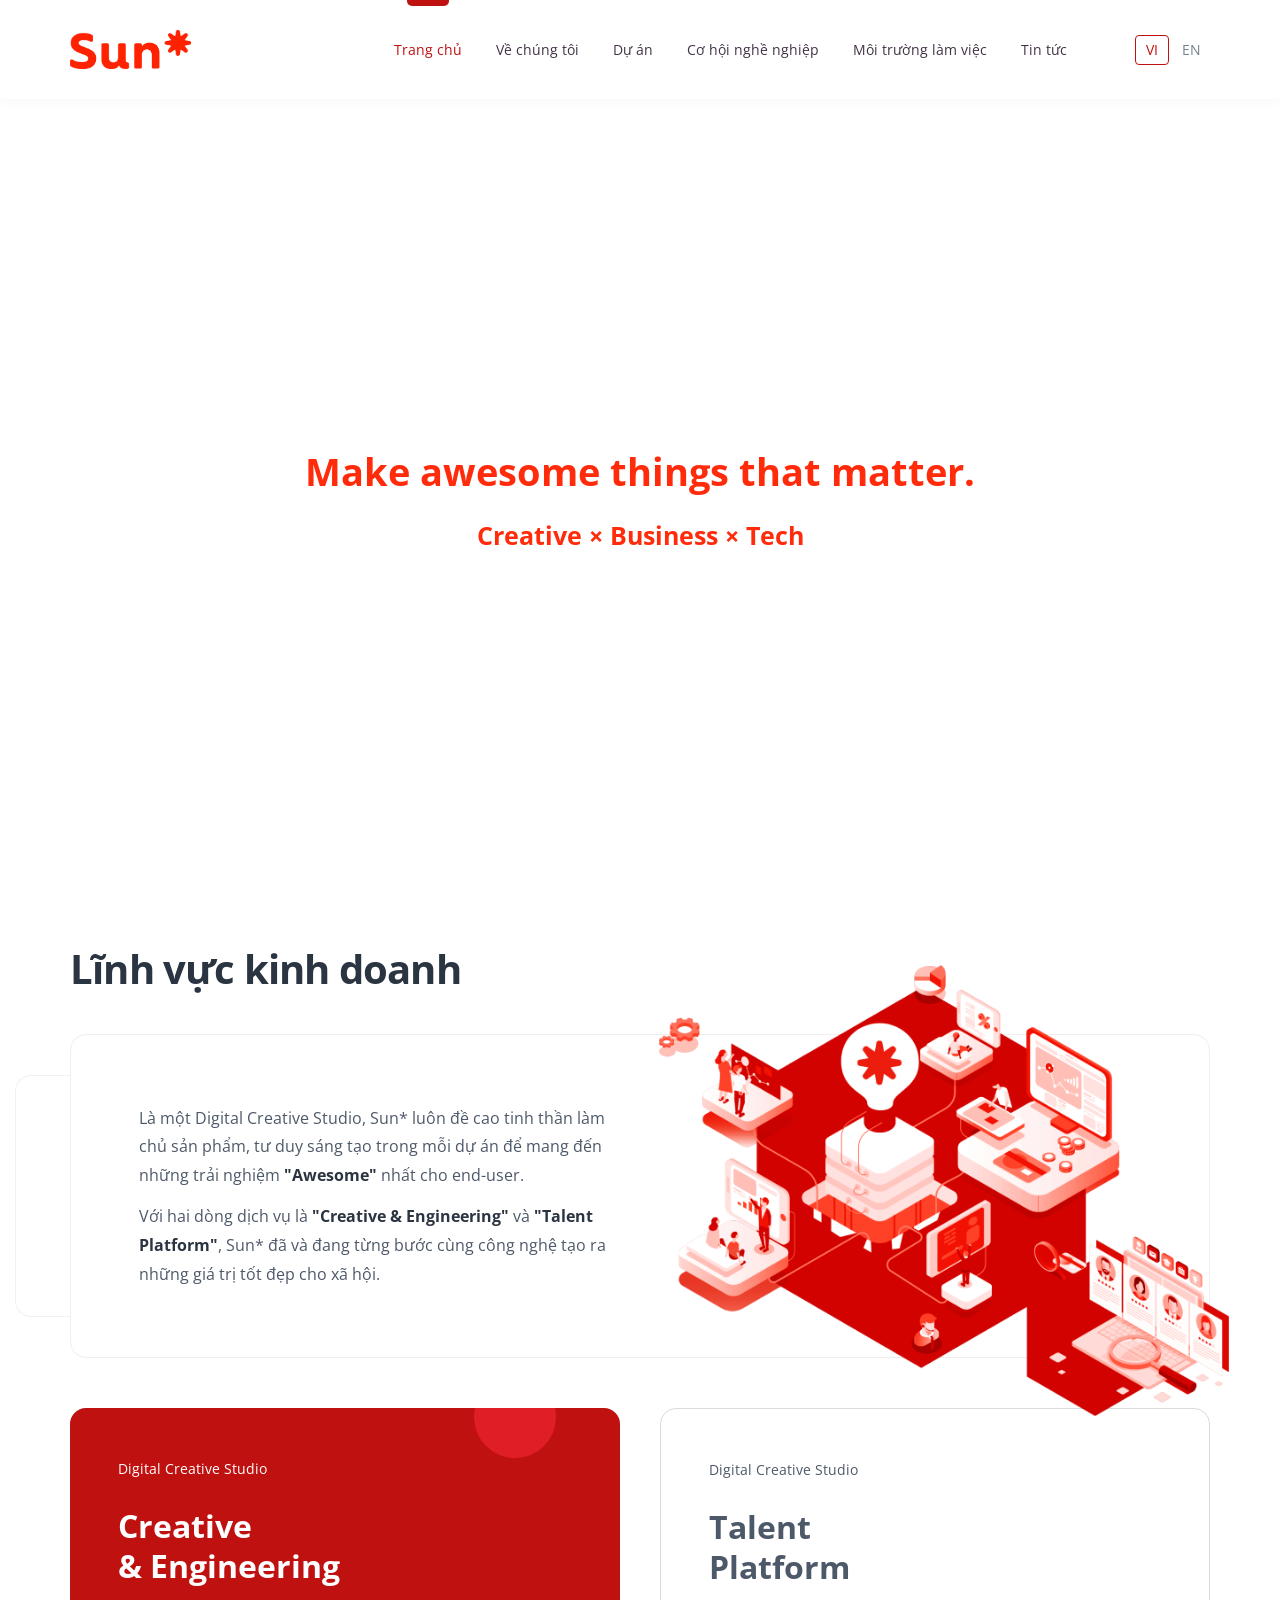
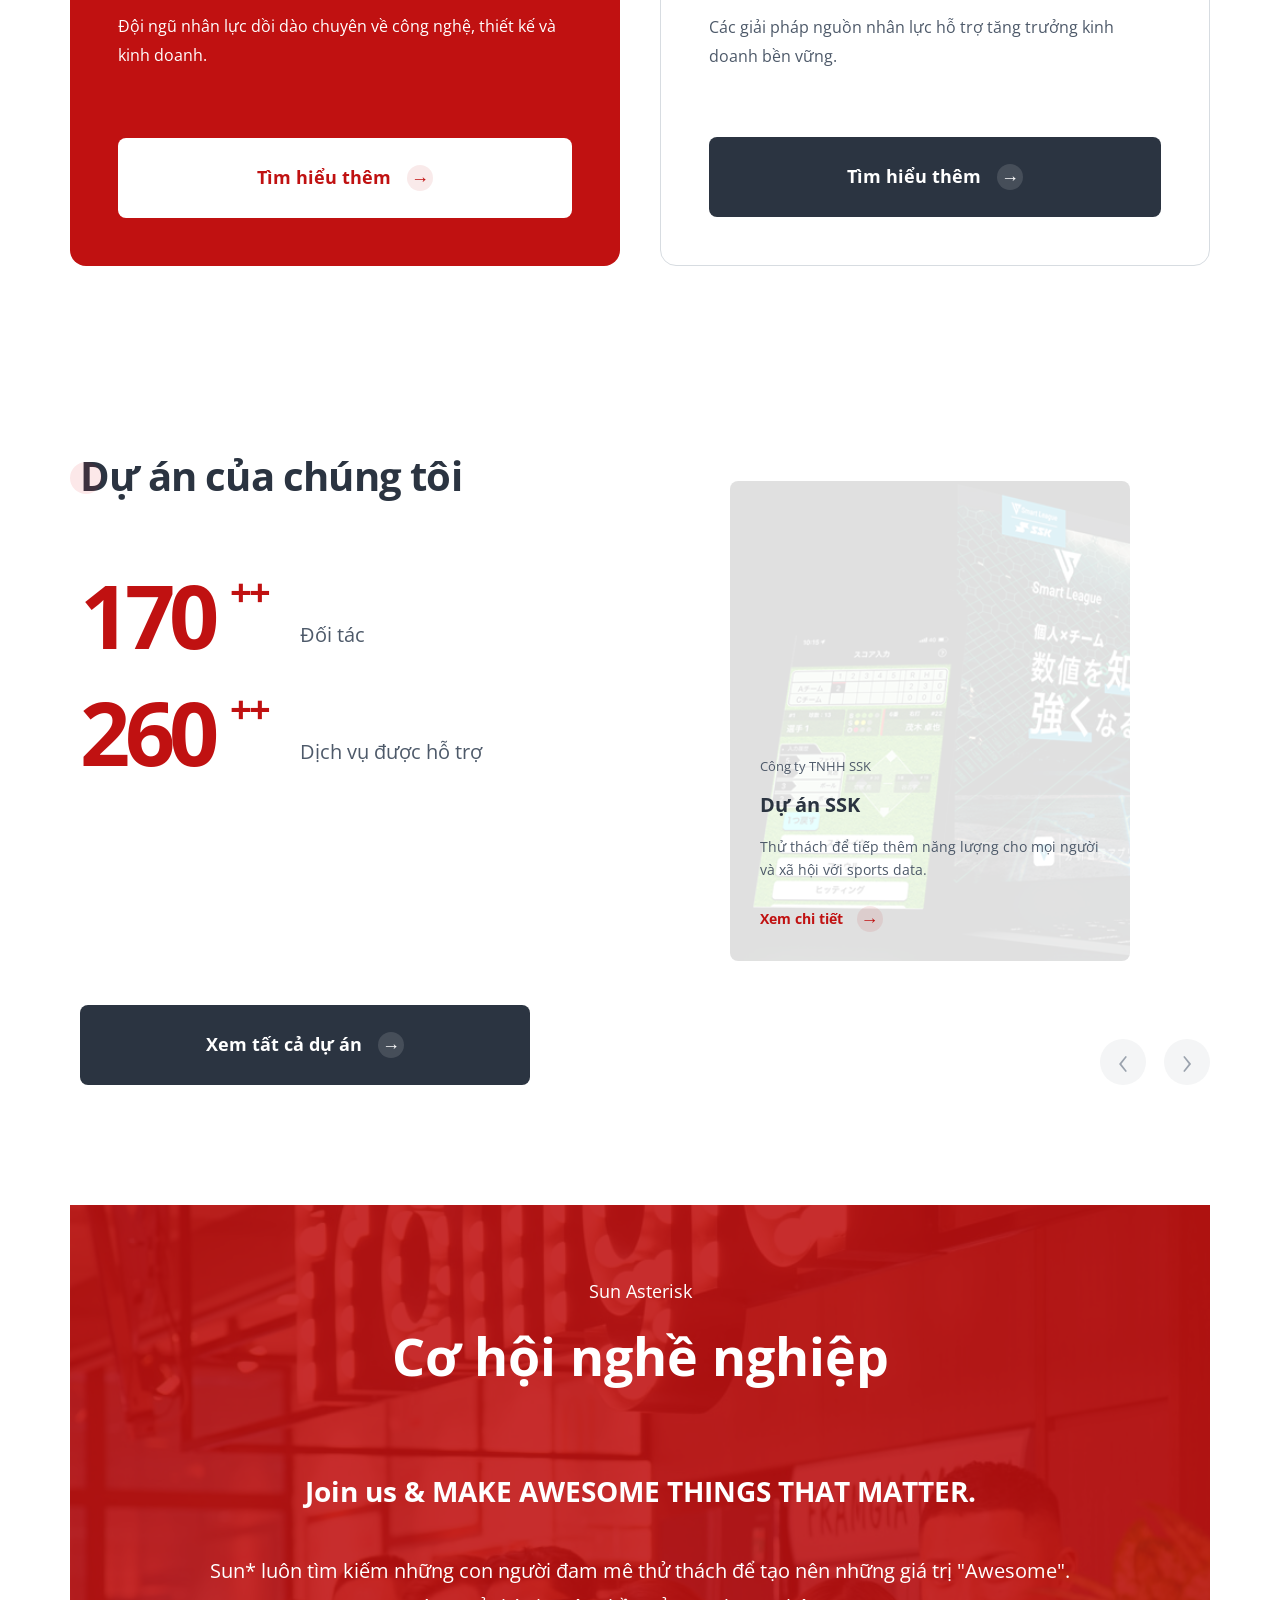
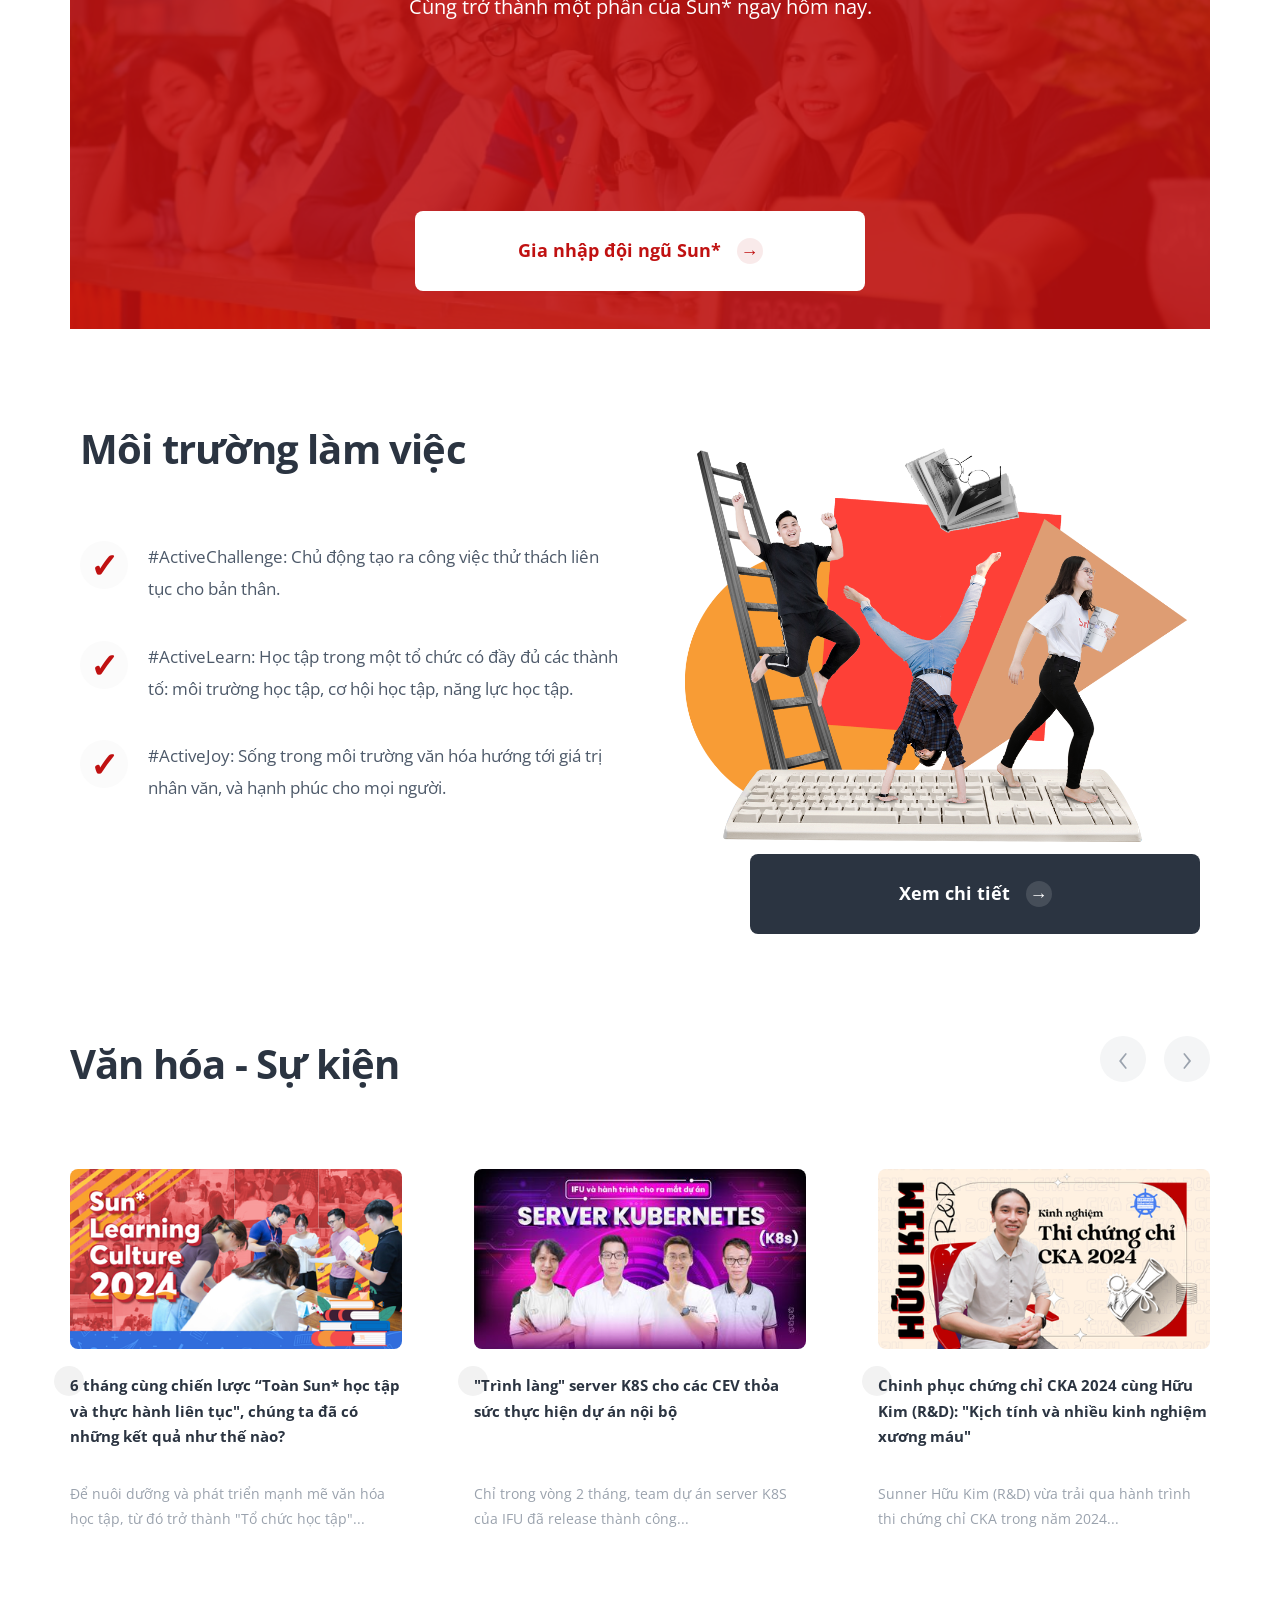
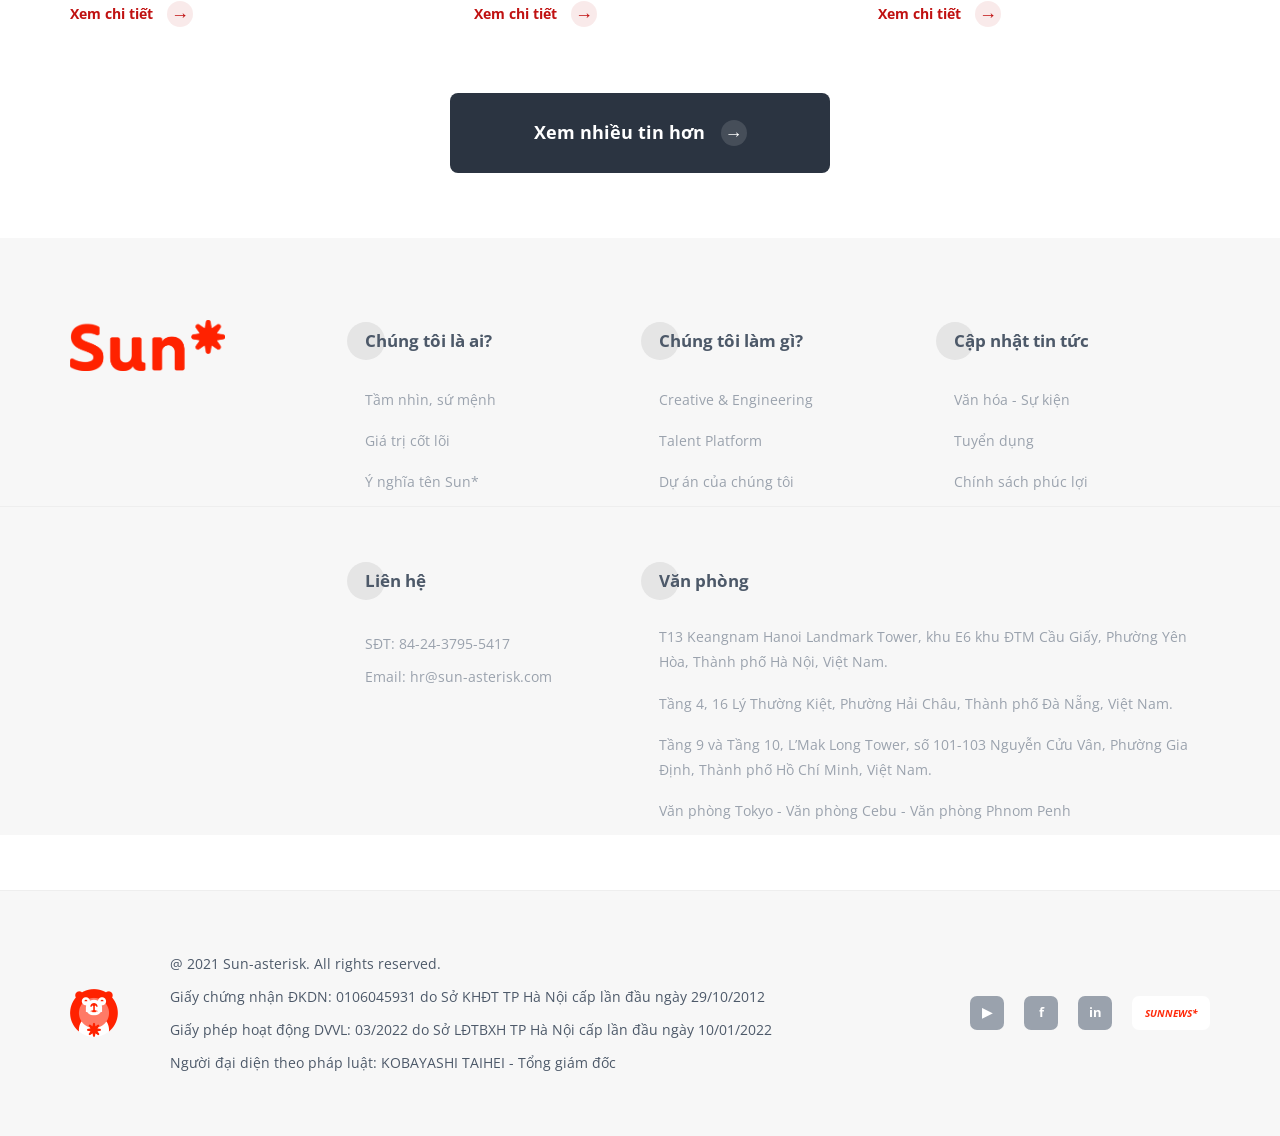
==== commit c9f80bc2: "feat: update counter clock for number" ====
--- a/index.html
+++ b/index.html
@@ -173,7 +173,7 @@
             <dl class="stats-list">
               <div class="stat-item">
                 <dt>
-                  <span data-counter="200" data-step="10" data-duration="3000">
+                  <span data-counter="200" data-step="10" data-duration="1000">
                     200
                   </span>
                   <sup>++</sup>
@@ -182,7 +182,7 @@
               </div>
               <div class="stat-item">
                 <dt>
-                  <span data-counter="300" data-step="20" data-duration="3000">
+                  <span data-counter="300" data-step="20" data-duration="1000">
                     300
                   </span>
                   <sup>++</sup>
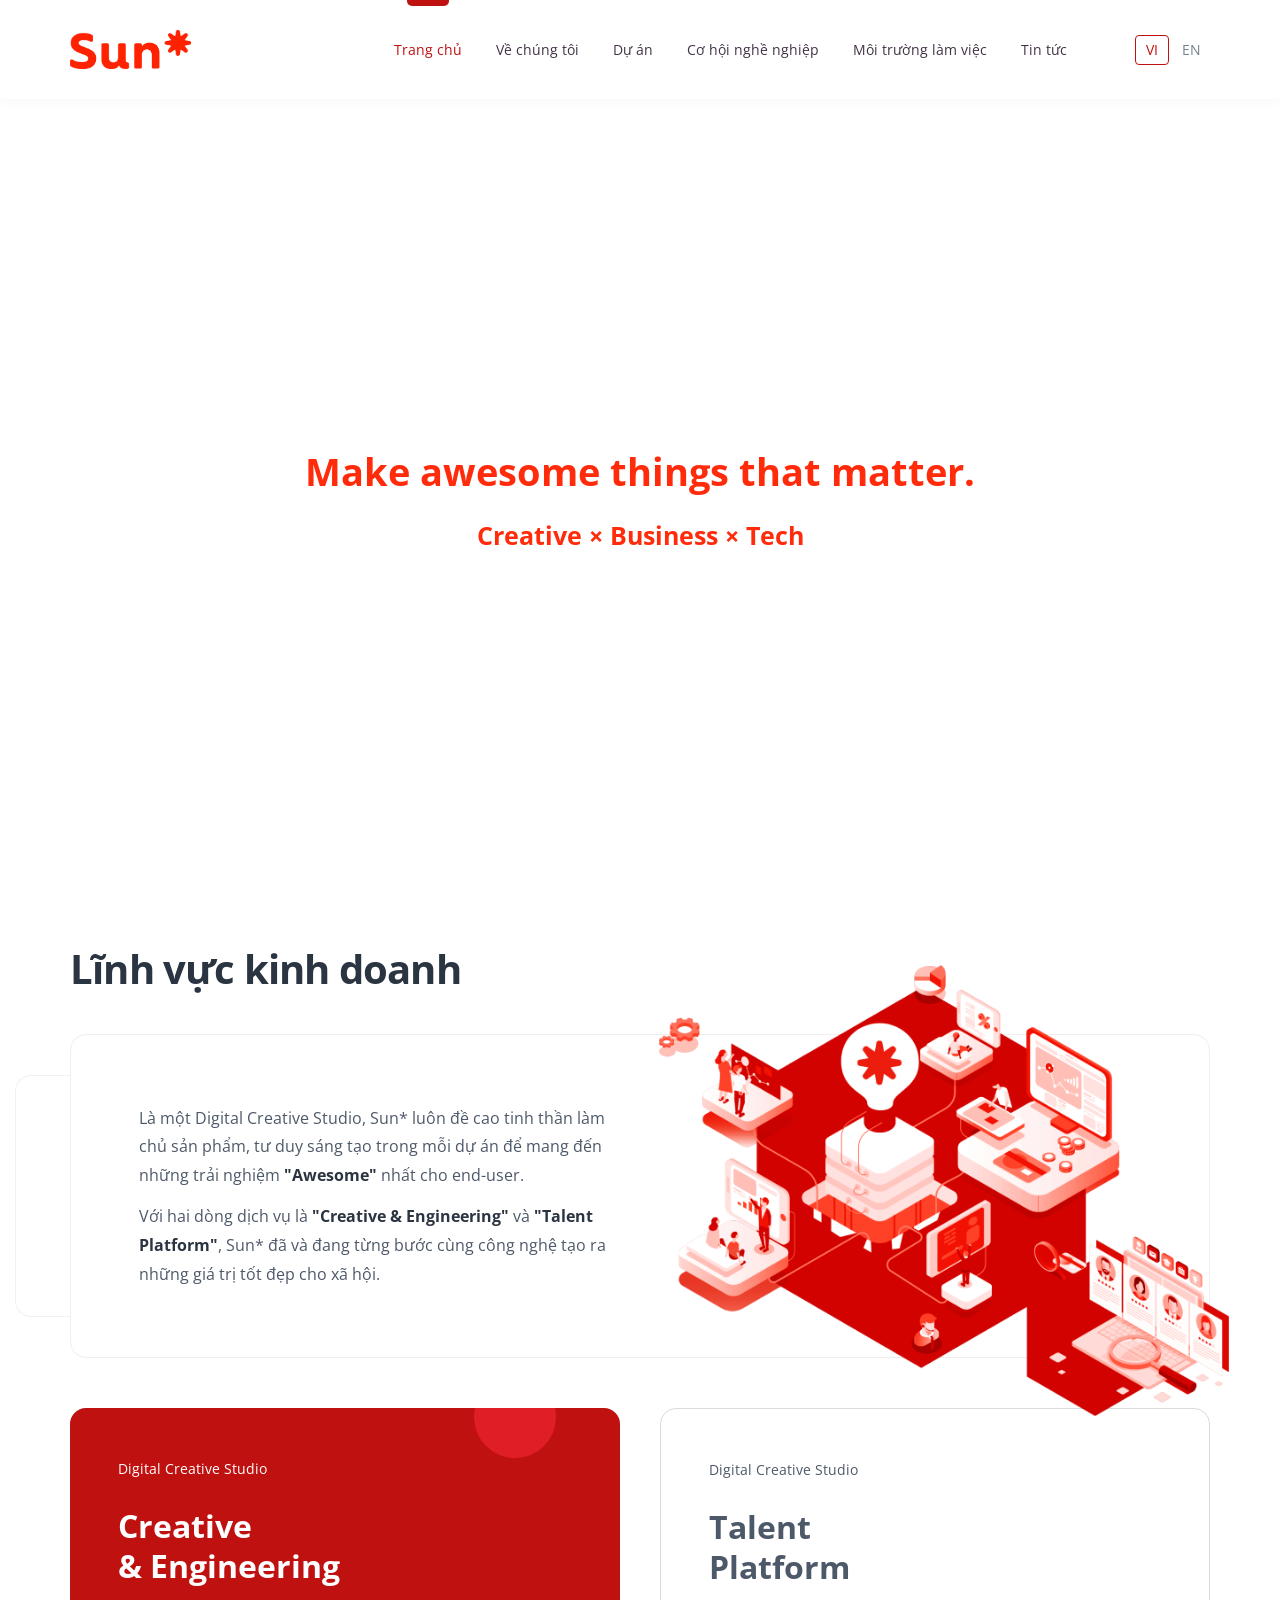
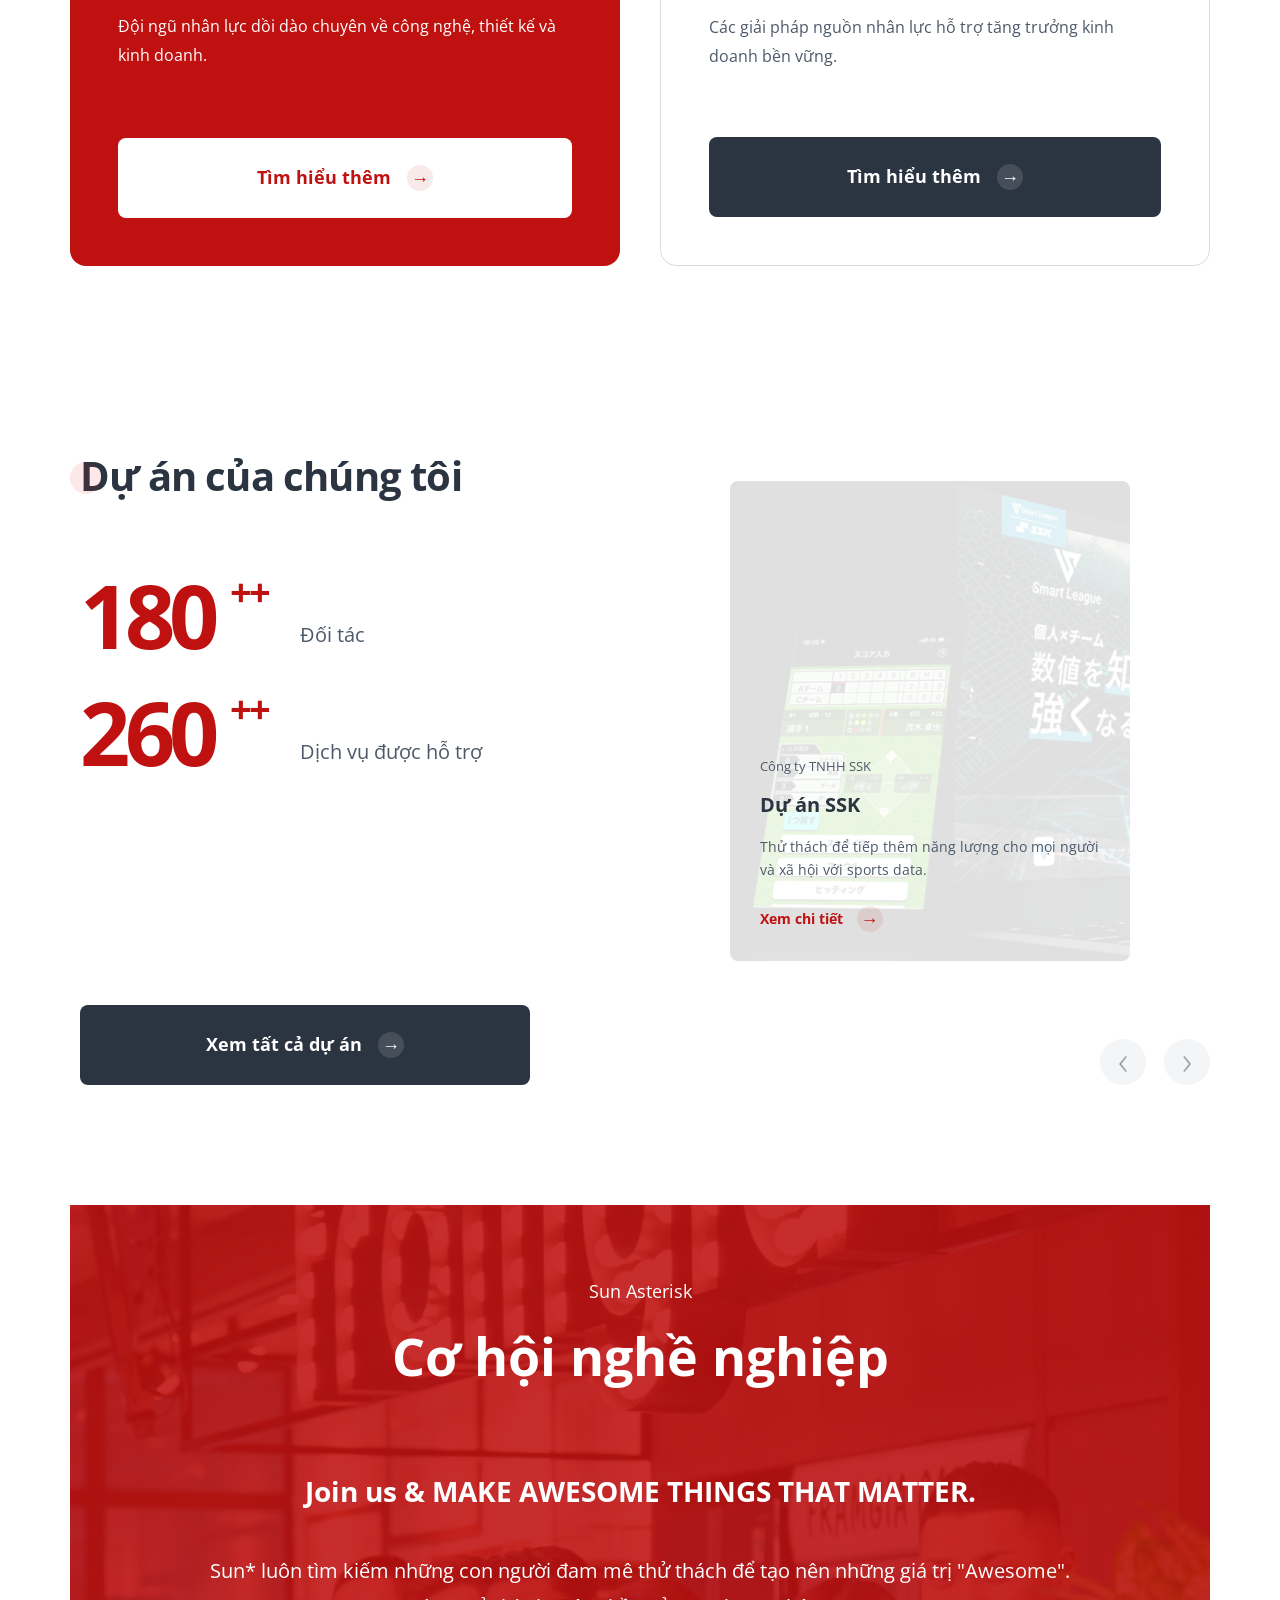
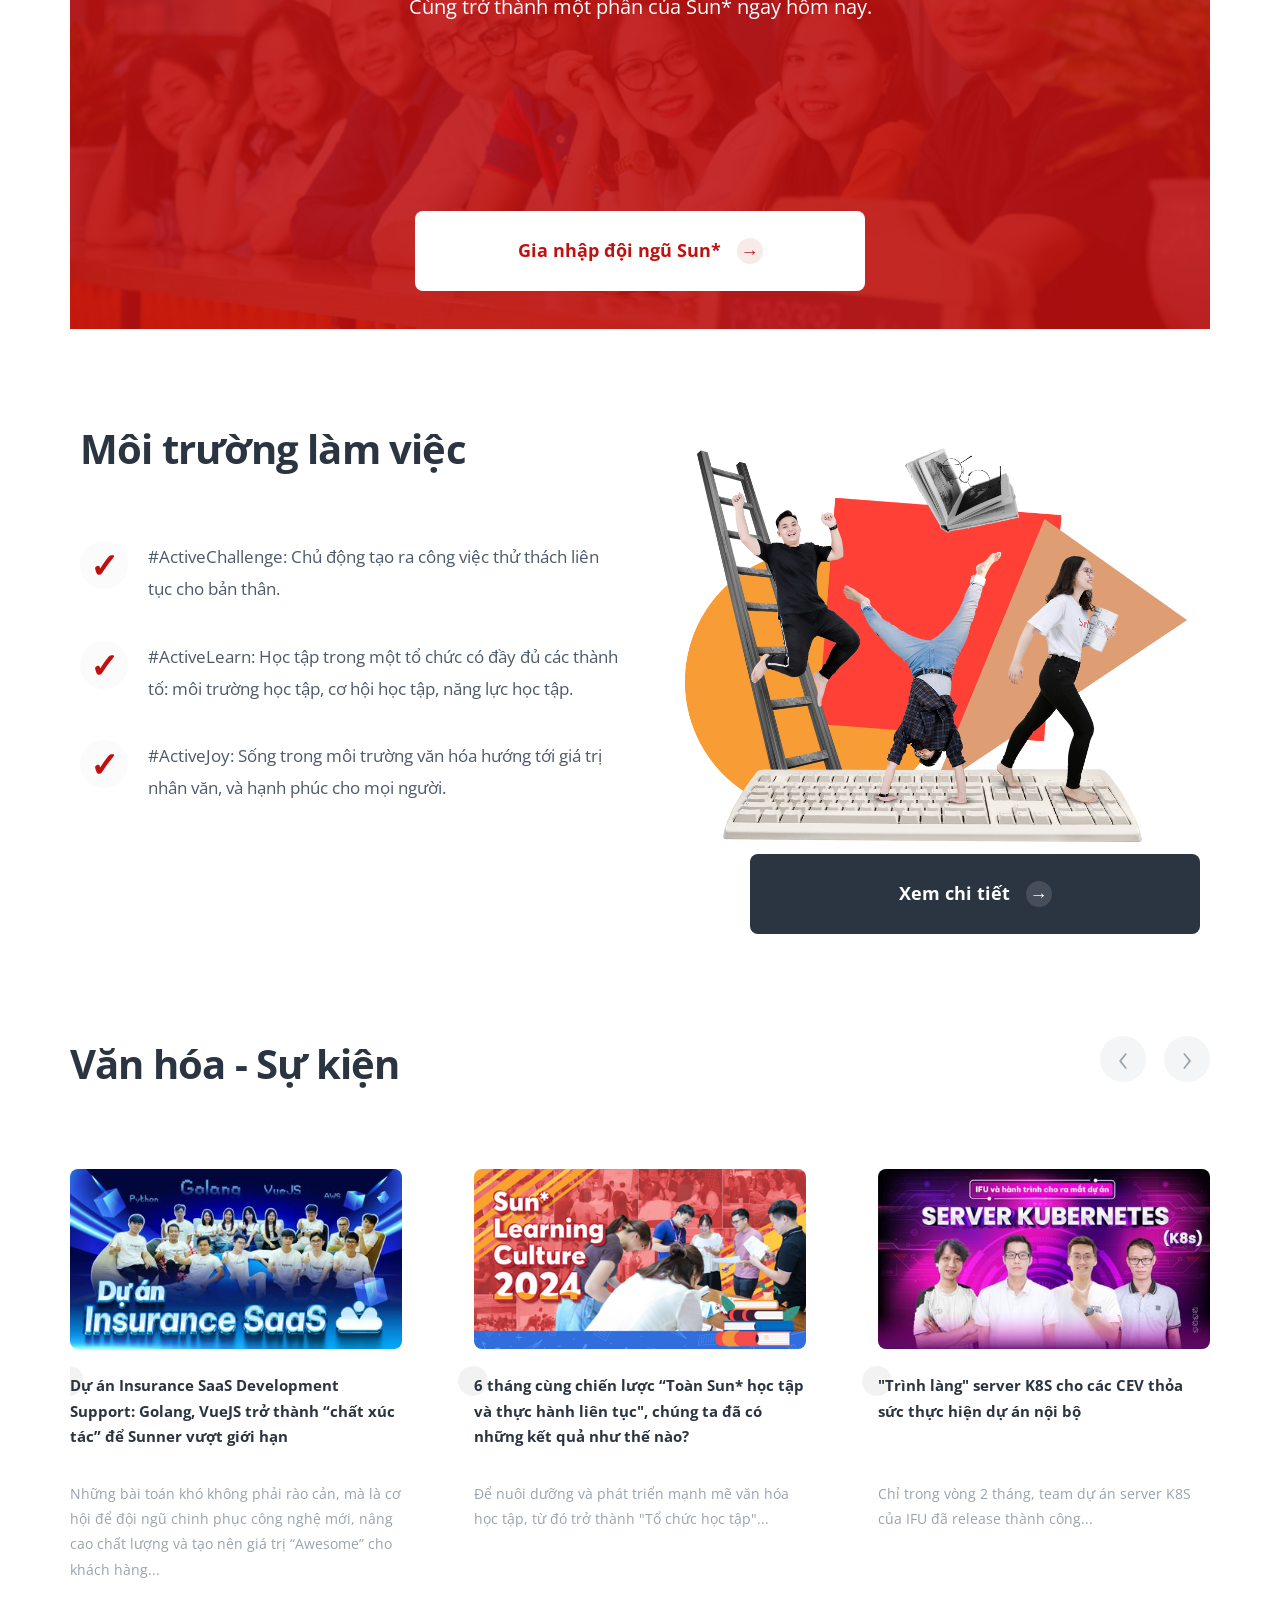
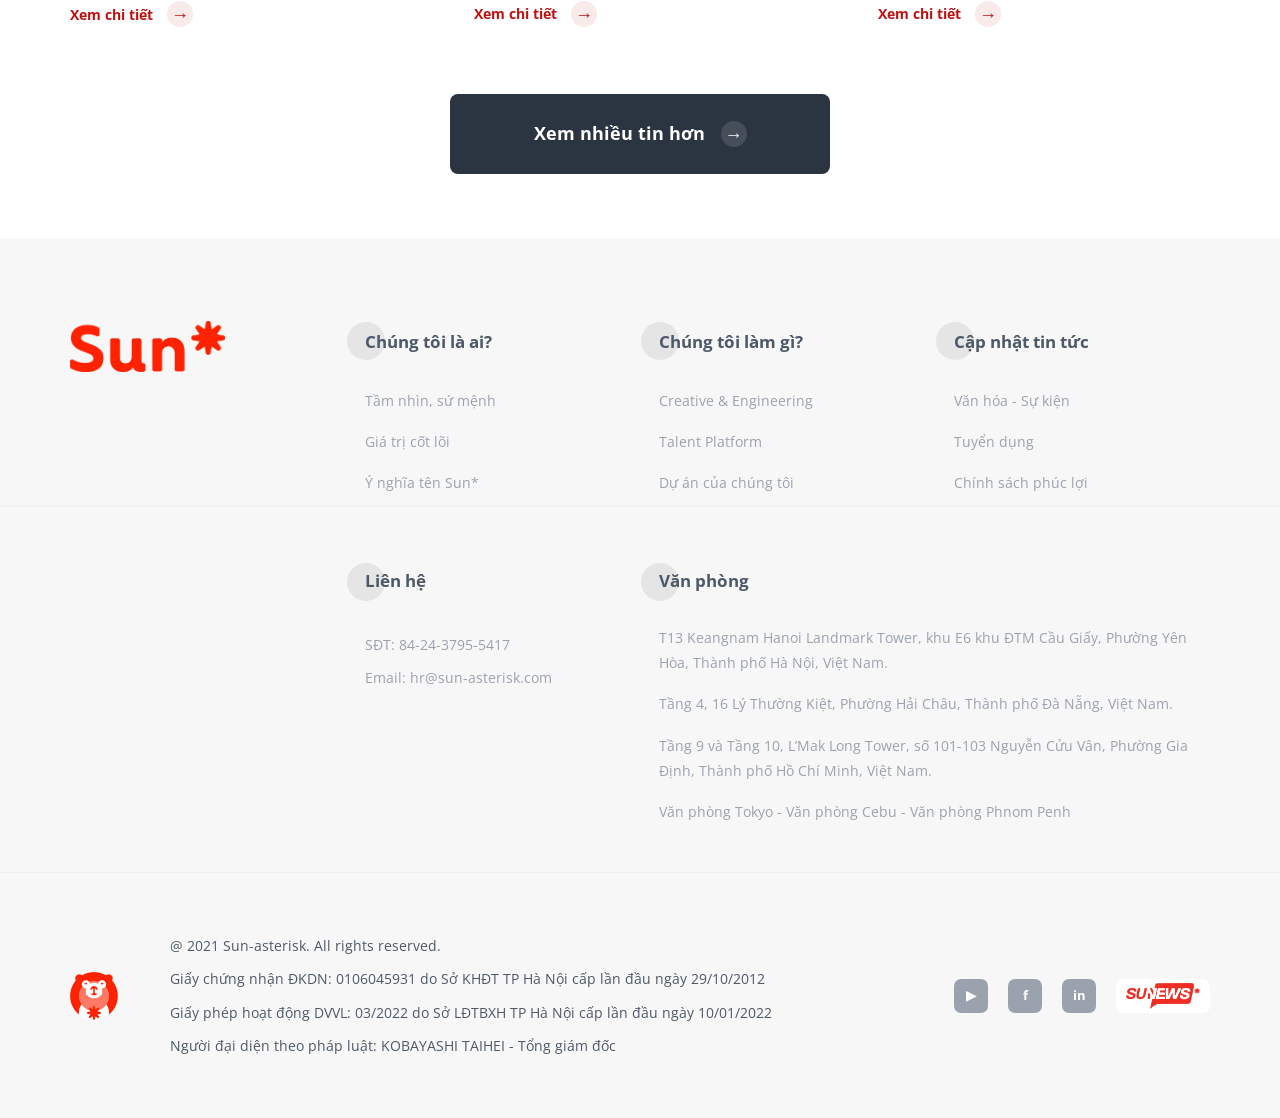
==== commit 888d8388: "feat: add more responsive CSS" ====
--- a/index.html
+++ b/index.html
@@ -61,10 +61,10 @@
         </nav>
 
         <div class="language-switcher" aria-label="Chọn ngôn ngữ">
-          <button class="language is-active" type="button" aria-pressed="true">
+          <button class="language is-active" type="button" aria-pressed="true" data-language="vi">
             VI
           </button>
-          <button class="language" type="button" aria-pressed="false">EN</button>
+          <button class="language" type="button" aria-pressed="false" data-language="en">EN</button>
         </div>
       </div>
     </header>
@@ -322,7 +322,32 @@
           </div>
 
           <div class="news-track" data-news-track>
-            <article class="news-card">
+            <!-- Thay src bằng ảnh chính thức của bài viết mới khi bạn có ảnh. -->
+            <article class="news-card" data-news-id="insurance">
+              <img
+                class="news-image"
+                src="./assets/images/news/insurance-saas.jpg"
+                alt="Đội ngũ dự án Insurance SaaS Development Support"
+                width="440"
+                height="248"
+                loading="lazy"
+              />
+              <h3>
+                Dự án Insurance SaaS Development Support: Golang, VueJS trở
+                thành “chất xúc tác” để Sunner vượt giới hạn
+              </h3>
+              <p>
+                Những bài toán khó không phải rào cản, mà là cơ hội để đội ngũ
+                chinh phục công nghệ mới, nâng cao chất lượng và tạo nên giá trị
+                “Awesome” cho khách hàng...
+              </p>
+              <a class="detail-link" href="#">
+                Xem chi tiết
+                <span class="arrow-circle" aria-hidden="true">→</span>
+              </a>
+            </article>
+
+            <article class="news-card" data-news-id="learning">
               <img
                 class="news-image"
                 src="./assets/images/news/learning-culture.png"
@@ -345,7 +370,7 @@
               </a>
             </article>
 
-            <article class="news-card">
+            <article class="news-card" data-news-id="k8s">
               <img
                 class="news-image"
                 src="./assets/images/news/server-k8s.jpg"
@@ -368,7 +393,7 @@
               </a>
             </article>
 
-            <article class="news-card">
+            <article class="news-card" data-news-id="cka">
               <img
                 class="news-image"
                 src="./assets/images/news/cka-2024.png"
@@ -478,8 +503,6 @@
           </div>
         </div>
       </div>
-
-      <div class="footer-divider" aria-hidden="true"></div>
 
       <div class="footer-legal">
         <div class="container legal-layout">
@@ -507,10 +530,24 @@
           </div>
 
           <div class="social-links" aria-label="Mạng xã hội">
-            <a href="#" aria-label="YouTube">▶</a>
-            <a href="#" aria-label="Facebook">f</a>
-            <a href="#" aria-label="LinkedIn">in</a>
-            <a class="sun-news" href="#">SUNNEWS*</a>
+            <a href="https://www.youtube.com/channel/UCzFu3tWPz55kR9dH9i17MnA" aria-label="YouTube">▶</a>
+            <a href="https://www.facebook.com/SunAsteriskVietnam" aria-label="Facebook">f</a>
+            <a href="https://www.linkedin.com/company/sunasterisk/" aria-label="LinkedIn">in</a>
+            <a
+              class="sun-news"
+              href="https://news.sun-asterisk.com/vi"
+              target="_blank"
+              rel="noopener noreferrer"
+              aria-label="Mở SunNews trong tab mới"
+            >
+              <img
+                src="[data-uri]"
+                alt="SunNews"
+                width="78"
+                height="26"
+                loading="lazy"
+              />
+            </a>
           </div>
         </div>
       </div>
--- a/assets/css/style.css
+++ b/assets/css/style.css
@@ -25,6 +25,7 @@
 
 body {
   margin: 0;
+  overflow-x: clip;
   color: var(--text);
   background: var(--white);
   font-family: "Open Sans", Arial, sans-serif;
@@ -796,14 +797,15 @@
 }
 
 .news-track {
-  display: grid;
+  display: flex;
   margin-top: 65px;
-  grid-template-columns: repeat(3, minmax(0, 1fr));
+  overflow: hidden;
   gap: 72px;
 }
 
 .news-card {
   min-width: 0;
+  flex: 0 0 calc((100% - 144px) / 3);
 }
 
 .news-image {
@@ -940,8 +942,7 @@
 }
 
 .footer-offices {
-  min-height: 329px;
-  padding: 59px 0 11px;
+  padding: 59px 0 48px;
   background: var(--soft);
   border-top: 1px solid #eeeeee;
 }
@@ -1000,11 +1001,6 @@
 
 .footer-office p + p {
   margin-top: 16px;
-}
-
-.footer-divider {
-  height: 55px;
-  background: var(--white);
 }
 
 .legal-layout {
@@ -1087,10 +1083,14 @@
 
 .social-links .sun-news {
   min-width: 78px;
-  color: #ff2b0b;
   background: var(--white);
-  font-size: 10px;
-  font-style: italic;
+}
+
+.social-links .sun-news img {
+  display: block;
+  width: 78px;
+  height: 26px;
+  object-fit: contain;
 }
 
 @media (max-width: 1180px) {
@@ -1110,11 +1110,11 @@
 
 @media (max-width: 980px) {
   :root {
-    --header-height: 72px;
+    --header-height: 76px;
   }
 
   .logo img {
-    width: 104px;
+    width: 121px;
   }
 
   .menu-toggle {
@@ -1169,7 +1169,15 @@
   }
 
   .language-switcher {
-    display: none;
+    display: flex;
+    margin-left: 16px;
+    flex: 0 0 auto;
+  }
+
+  .language {
+    min-width: 38px;
+    height: 36px;
+    padding-inline: 7px;
   }
 
   .hero {
@@ -1198,6 +1206,10 @@
     gap: 24px;
   }
 
+  .news-card {
+    flex-basis: calc((100% - 48px) / 3);
+  }
+
   .stat-item {
     grid-template-columns: 175px 1fr;
   }
@@ -1207,7 +1219,7 @@
   }
 }
 
-@media (max-width: 720px) {
+@media (max-width: 980px) {
   body {
     font-size: 14px;
   }
@@ -1422,11 +1434,13 @@
 
   .news-card {
     min-width: 88%;
+    flex-basis: 88%;
     scroll-snap-align: start;
   }
 
   .news-image {
-    height: 200px;
+    height: auto;
+    aspect-ratio: 440 / 248;
   }
 
   .news-more {
@@ -1470,6 +1484,53 @@
 }
 
 @media (max-width: 480px) {
+  .container {
+    width: min(calc(100% - 24px), var(--container));
+  }
+
+  .logo img {
+    width: 108px;
+  }
+
+  .menu-toggle {
+    width: 40px;
+    height: 40px;
+    padding: 8px;
+  }
+
+  .language-switcher {
+    margin-left: 8px;
+    gap: 0;
+  }
+
+  .language {
+    min-width: 34px;
+    height: 34px;
+    padding-inline: 5px;
+  }
+
+  .business-overview {
+    min-height: 560px;
+    padding-inline: 22px;
+  }
+
+  .stat-item {
+    grid-template-columns: 125px 1fr;
+  }
+
+  .stat-item dt {
+    font-size: 54px;
+  }
+
+  .careers-content {
+    width: calc(100% - 32px);
+  }
+
+  .news-card {
+    min-width: 92%;
+    flex-basis: 92%;
+  }
+
   .footer-grid,
   .offices-grid {
     grid-template-columns: 1fr;
@@ -1477,6 +1538,16 @@
 
   .footer-grid nav:last-child {
     grid-column: auto;
+  }
+
+  .legal-layout {
+    grid-template-columns: 42px minmax(0, 1fr);
+    gap: 18px;
+  }
+
+  .social-links {
+    flex-wrap: wrap;
+    gap: 12px;
   }
 }
 
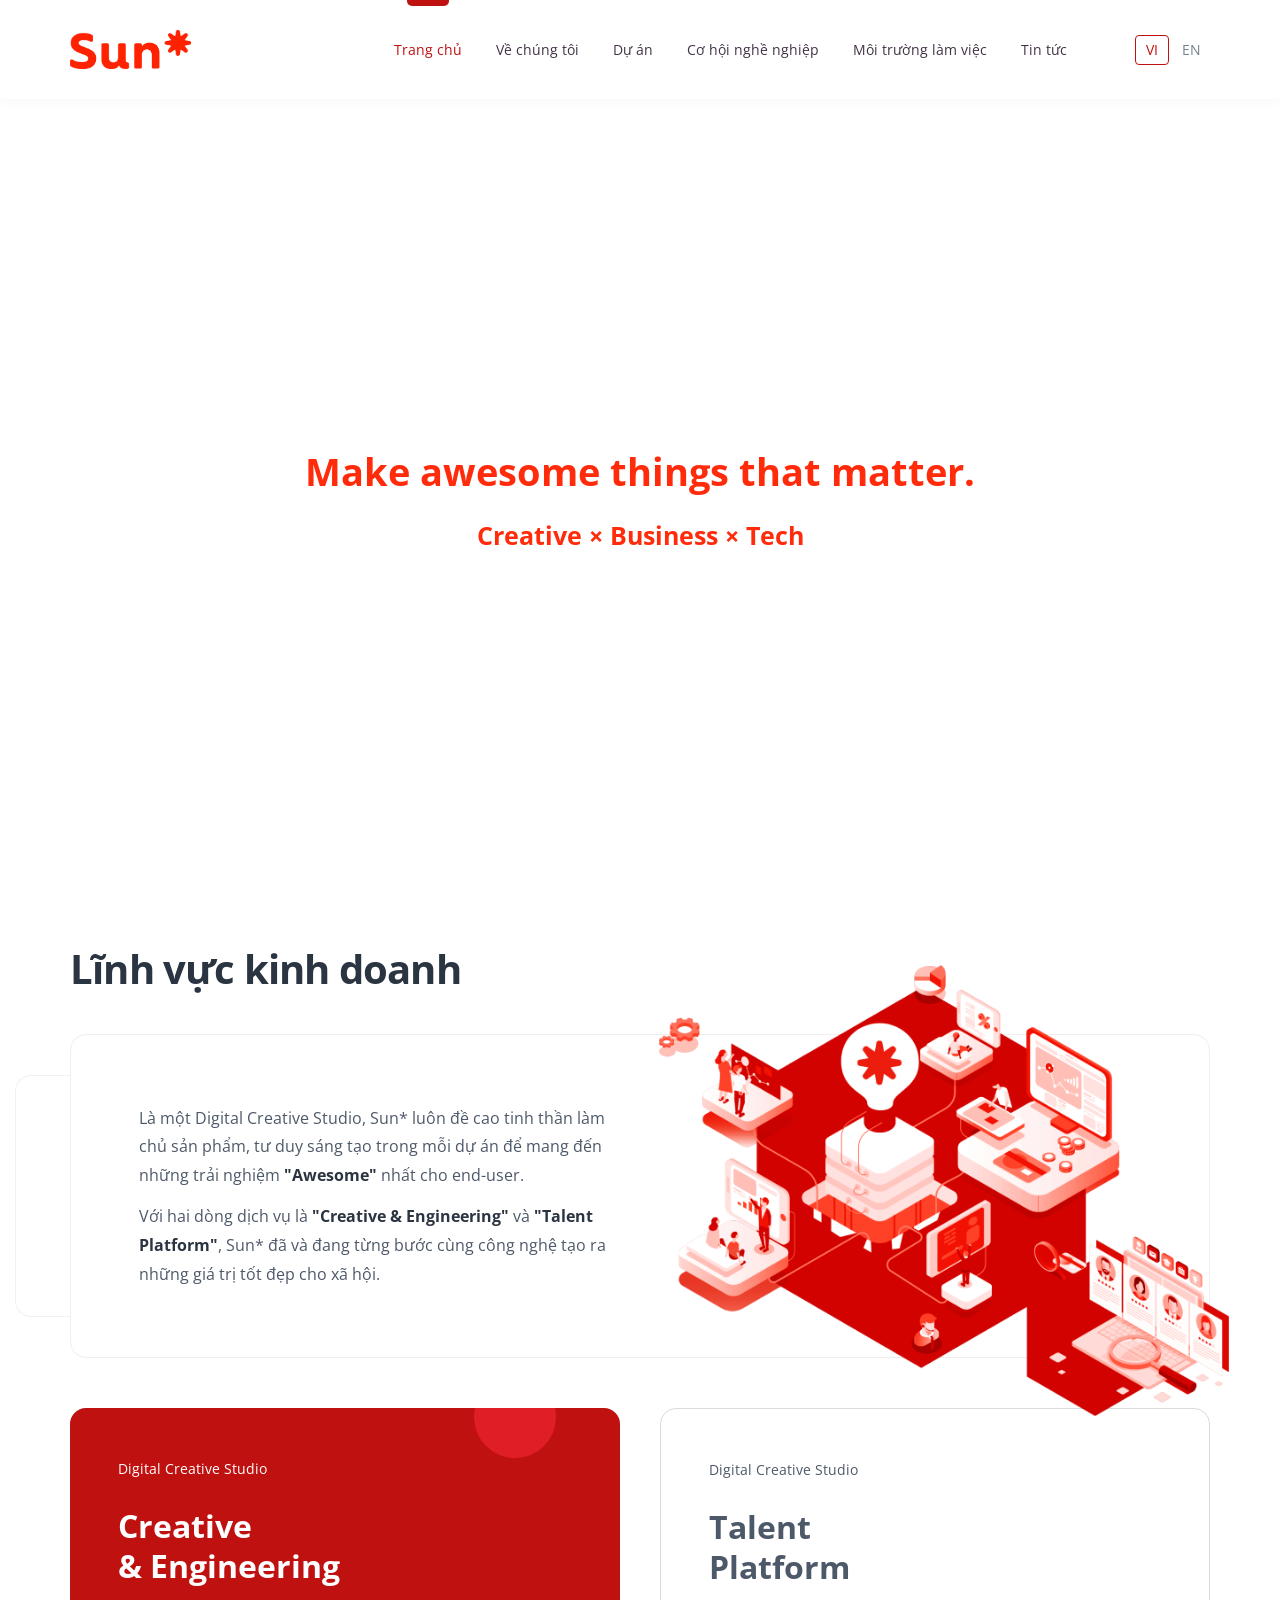
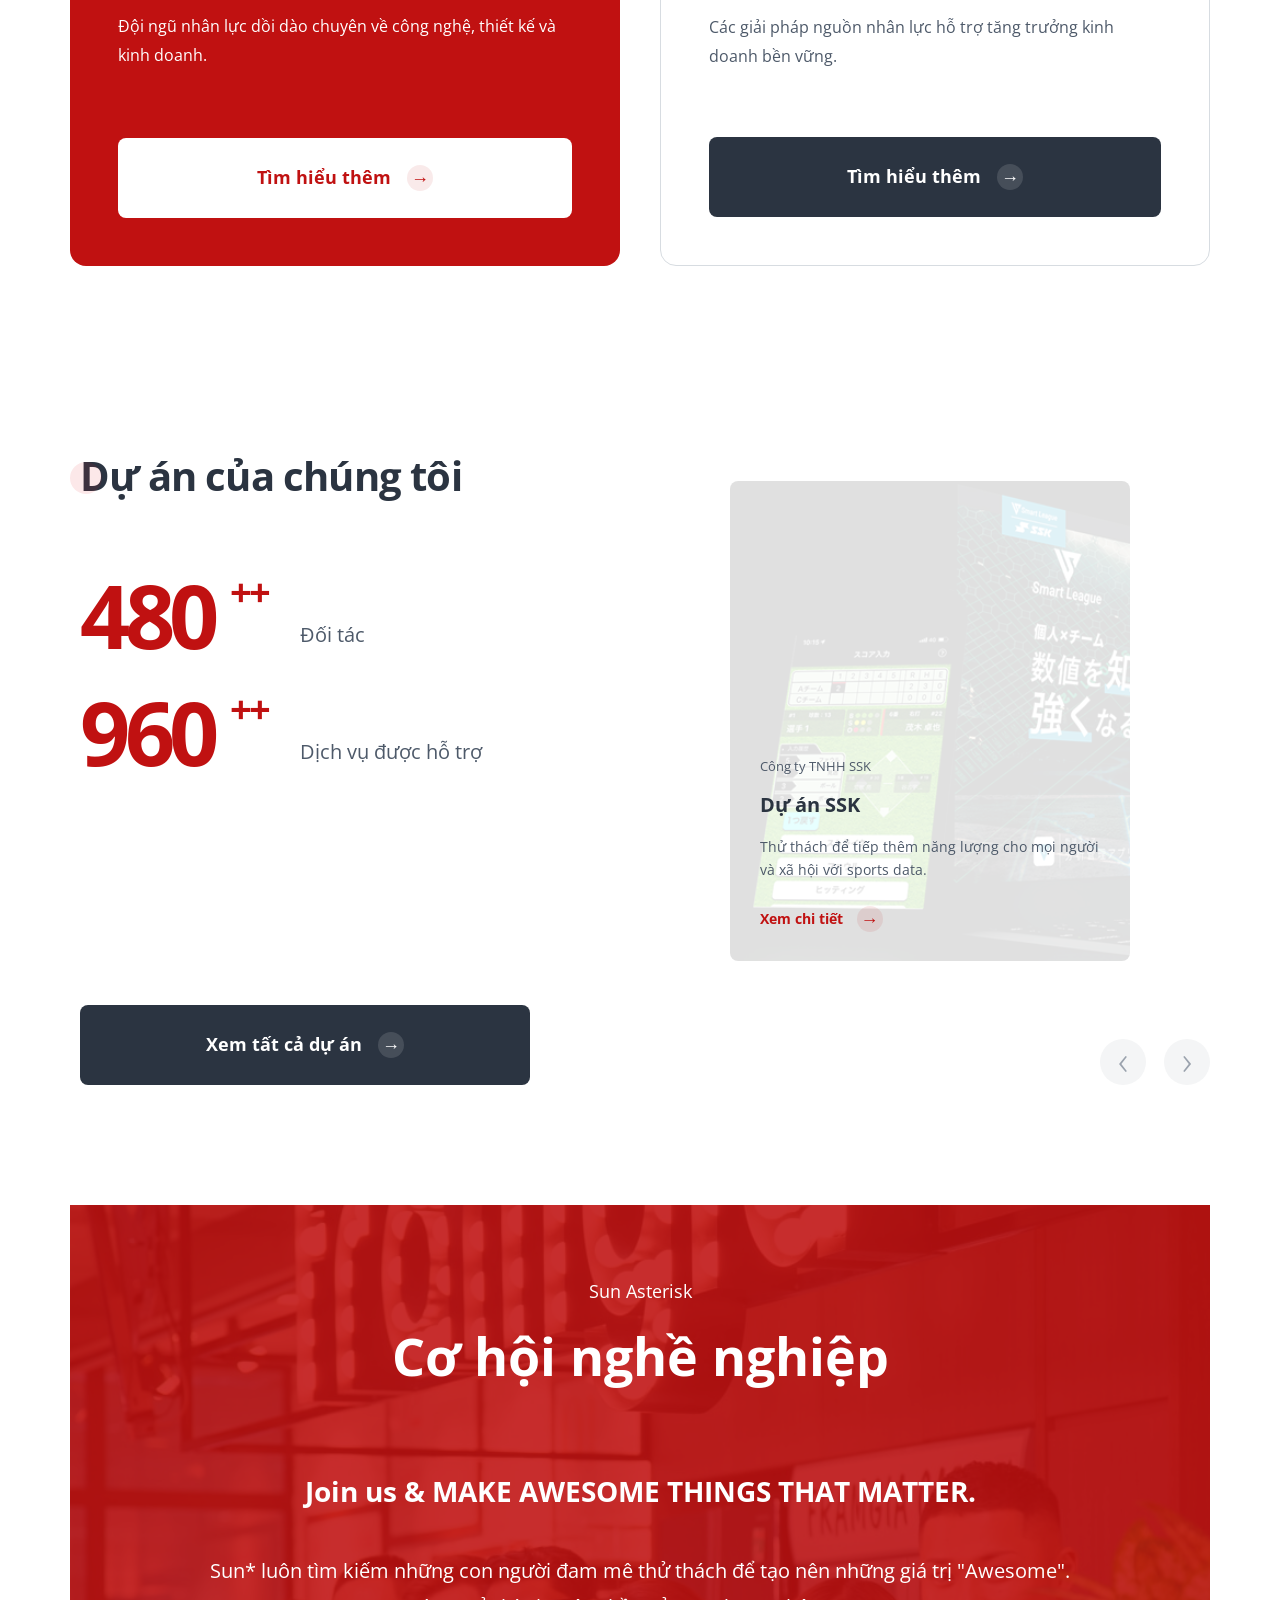
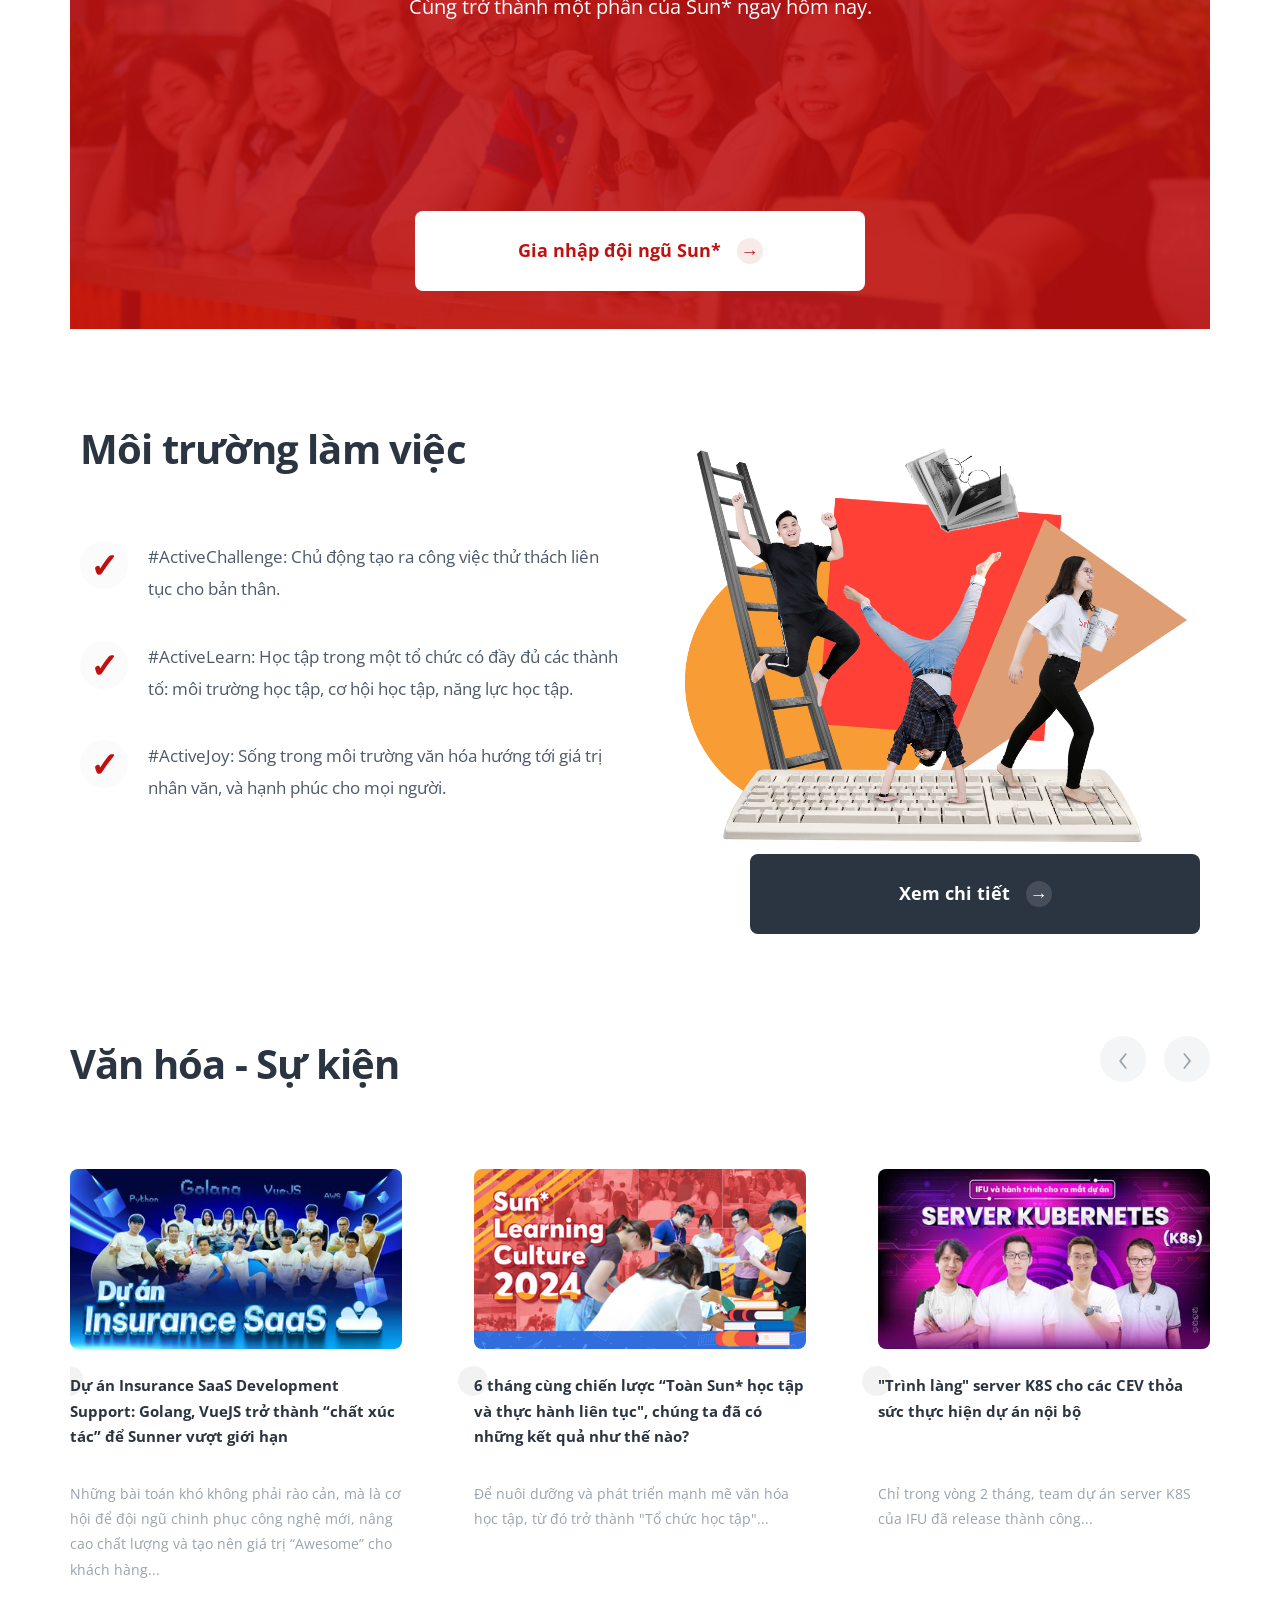
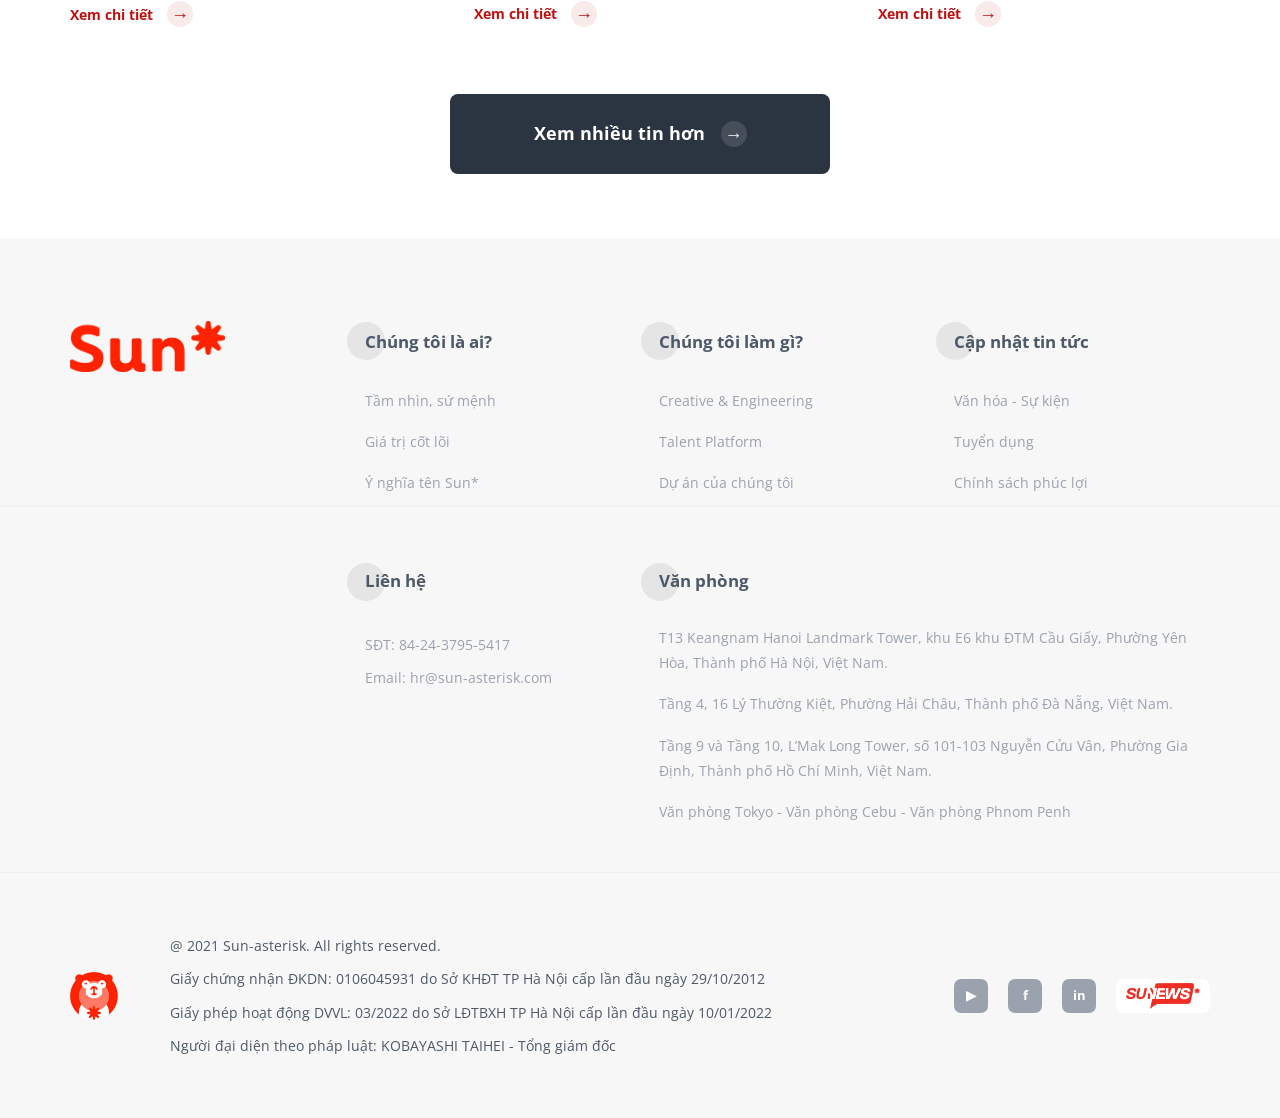
==== commit aac7fd2a: "fix: change the number of projects availability" ====
--- a/index.html
+++ b/index.html
@@ -173,8 +173,8 @@
             <dl class="stats-list">
               <div class="stat-item">
                 <dt>
-                  <span data-counter="200" data-step="10" data-duration="1000">
-                    200
+                  <span data-counter="550" data-step="80" data-duration="1000">
+                    550
                   </span>
                   <sup>++</sup>
                 </dt>
@@ -182,8 +182,8 @@
               </div>
               <div class="stat-item">
                 <dt>
-                  <span data-counter="300" data-step="20" data-duration="1000">
-                    300
+                  <span data-counter="1100" data-step="120" data-duration="1000">
+                    1100
                   </span>
                   <sup>++</sup>
                 </dt>
--- a/assets/css/style.css
+++ b/assets/css/style.css
@@ -1113,6 +1113,10 @@
     --header-height: 76px;
   }
 
+  .site-header {
+    backdrop-filter: none;
+  }
+
   .logo img {
     width: 121px;
   }
@@ -1136,16 +1140,26 @@
 
   .primary-navigation {
     position: fixed;
-    inset: var(--header-height) 0 0;
+    z-index: 1;
+    top: var(--header-height);
+    right: 0;
+    bottom: auto;
+    left: 0;
     display: flex;
+    width: 100%;
+    height: calc(100vh - var(--header-height));
+    height: calc(100dvh - var(--header-height));
     margin: 0;
-    padding: 20px;
+    padding: 0;
+    overflow-y: auto;
     flex-direction: column;
     gap: 0;
     background: var(--white);
+    box-shadow: 0 8px 20px rgb(43 52 65 / 8%);
     opacity: 0;
     visibility: hidden;
     pointer-events: none;
+    overscroll-behavior: contain;
     transition:
       opacity 220ms ease,
       visibility 220ms ease;
@@ -1159,9 +1173,16 @@
 
   .nav-link {
     height: auto;
-    padding: 16px 8px;
-    border-bottom: 1px solid #eeeeee;
+    min-height: 62px;
+    padding: 17px 26px;
+    border-bottom: 0;
     font-size: 17px;
+  }
+
+  .nav-link:hover,
+  .nav-link.is-active {
+    color: var(--white);
+    background: var(--red);
   }
 
   .nav-link::before {
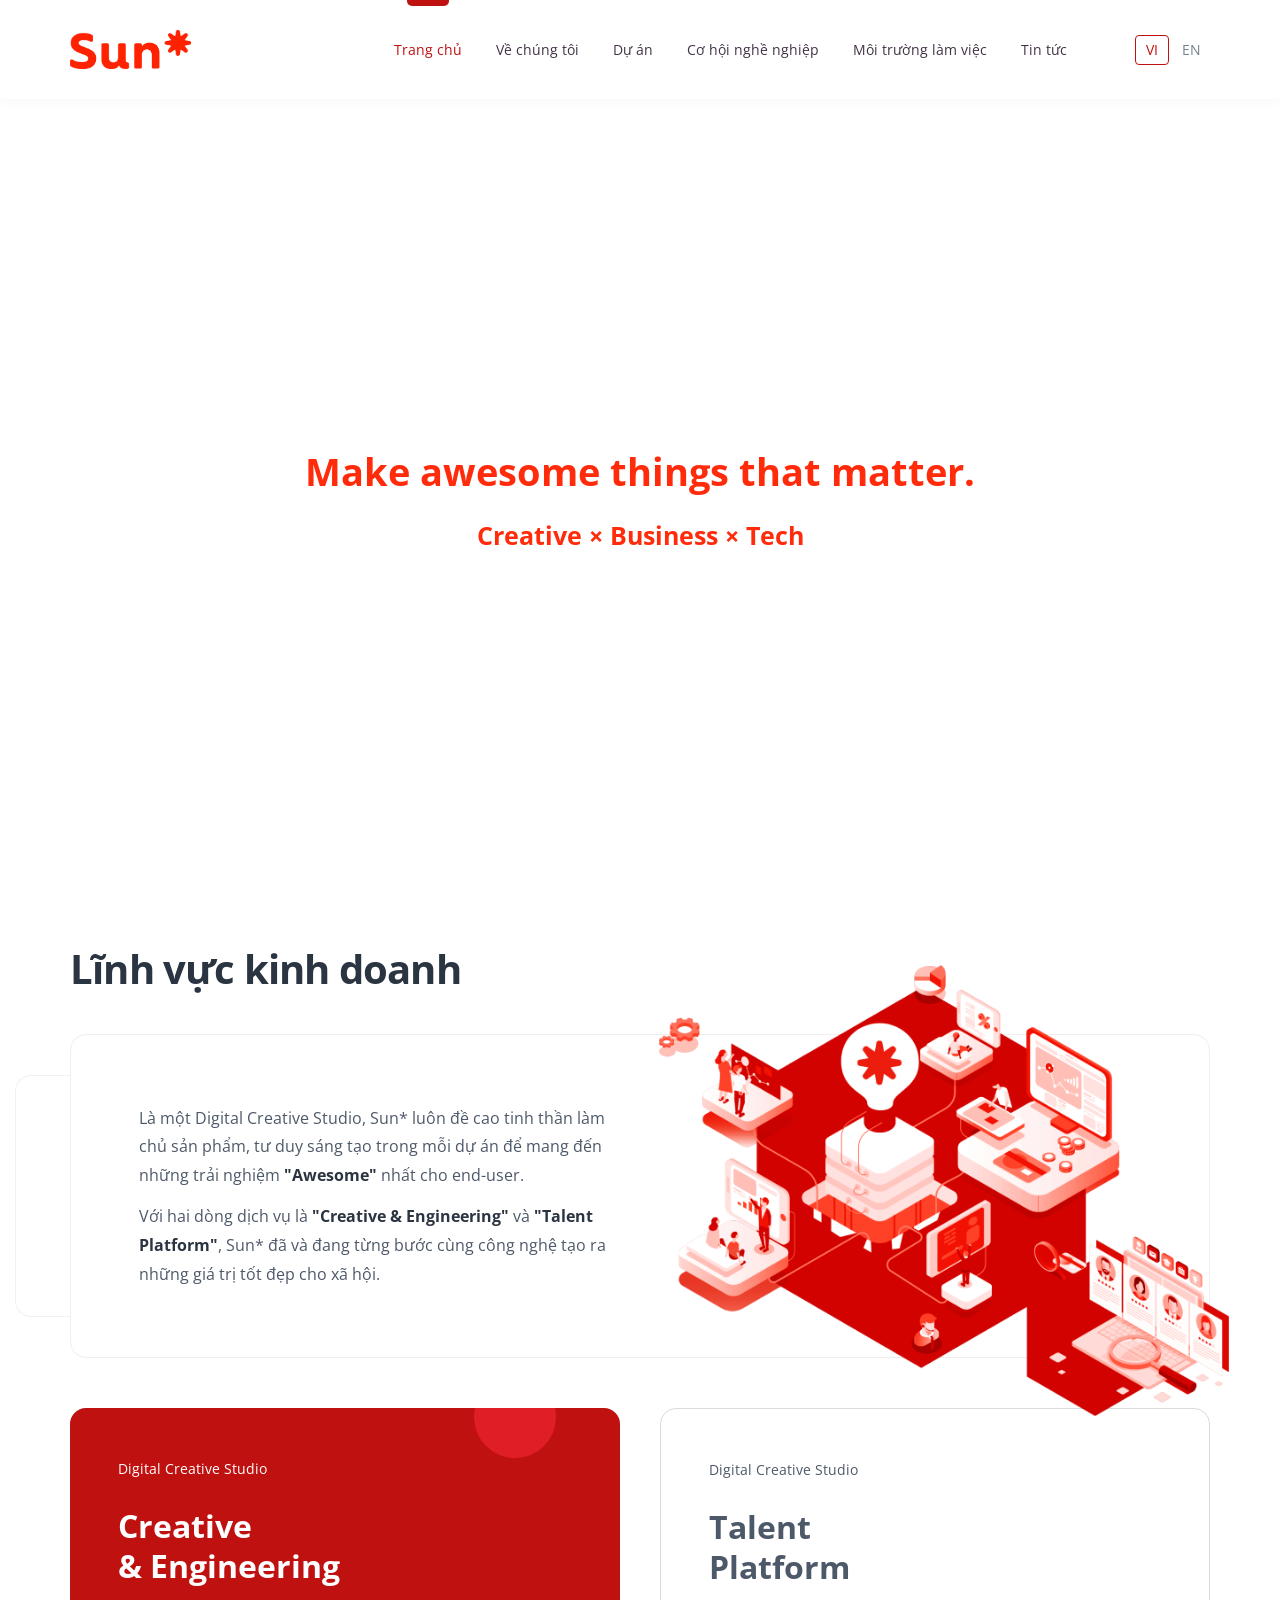
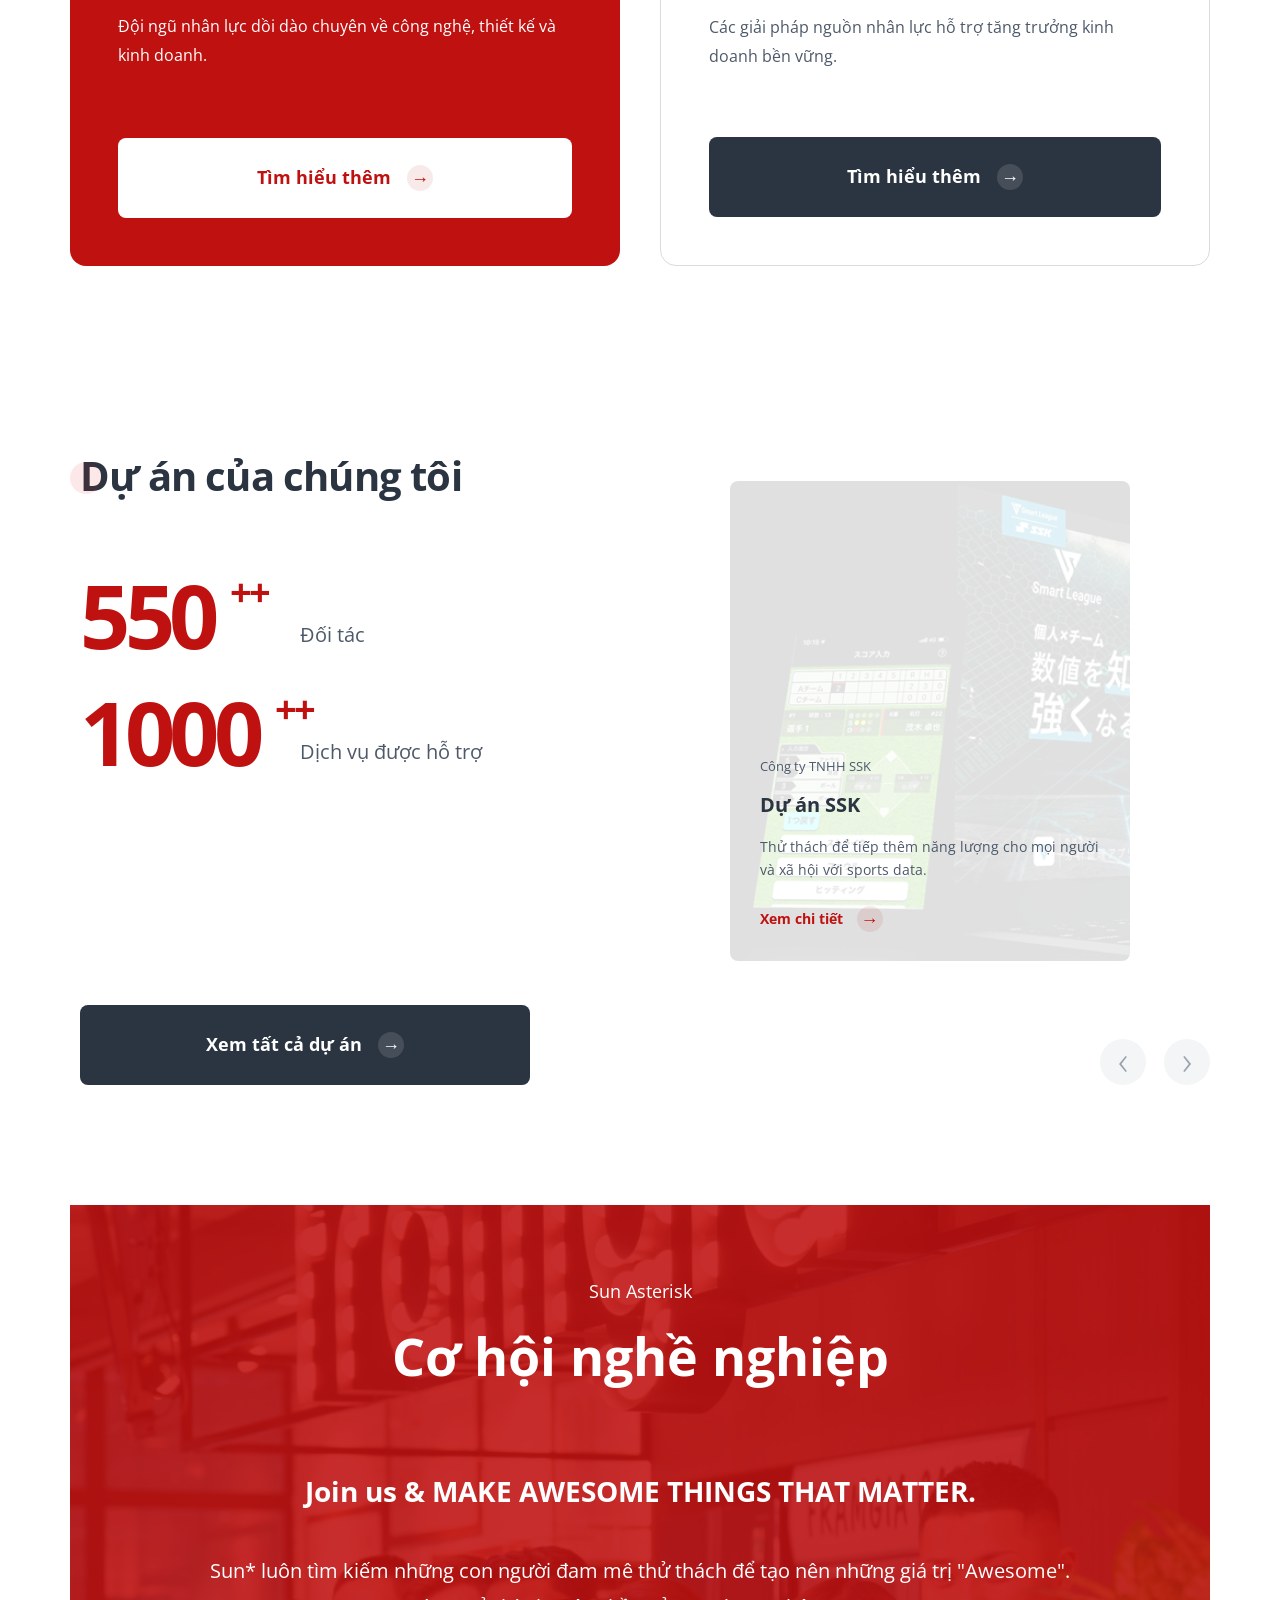
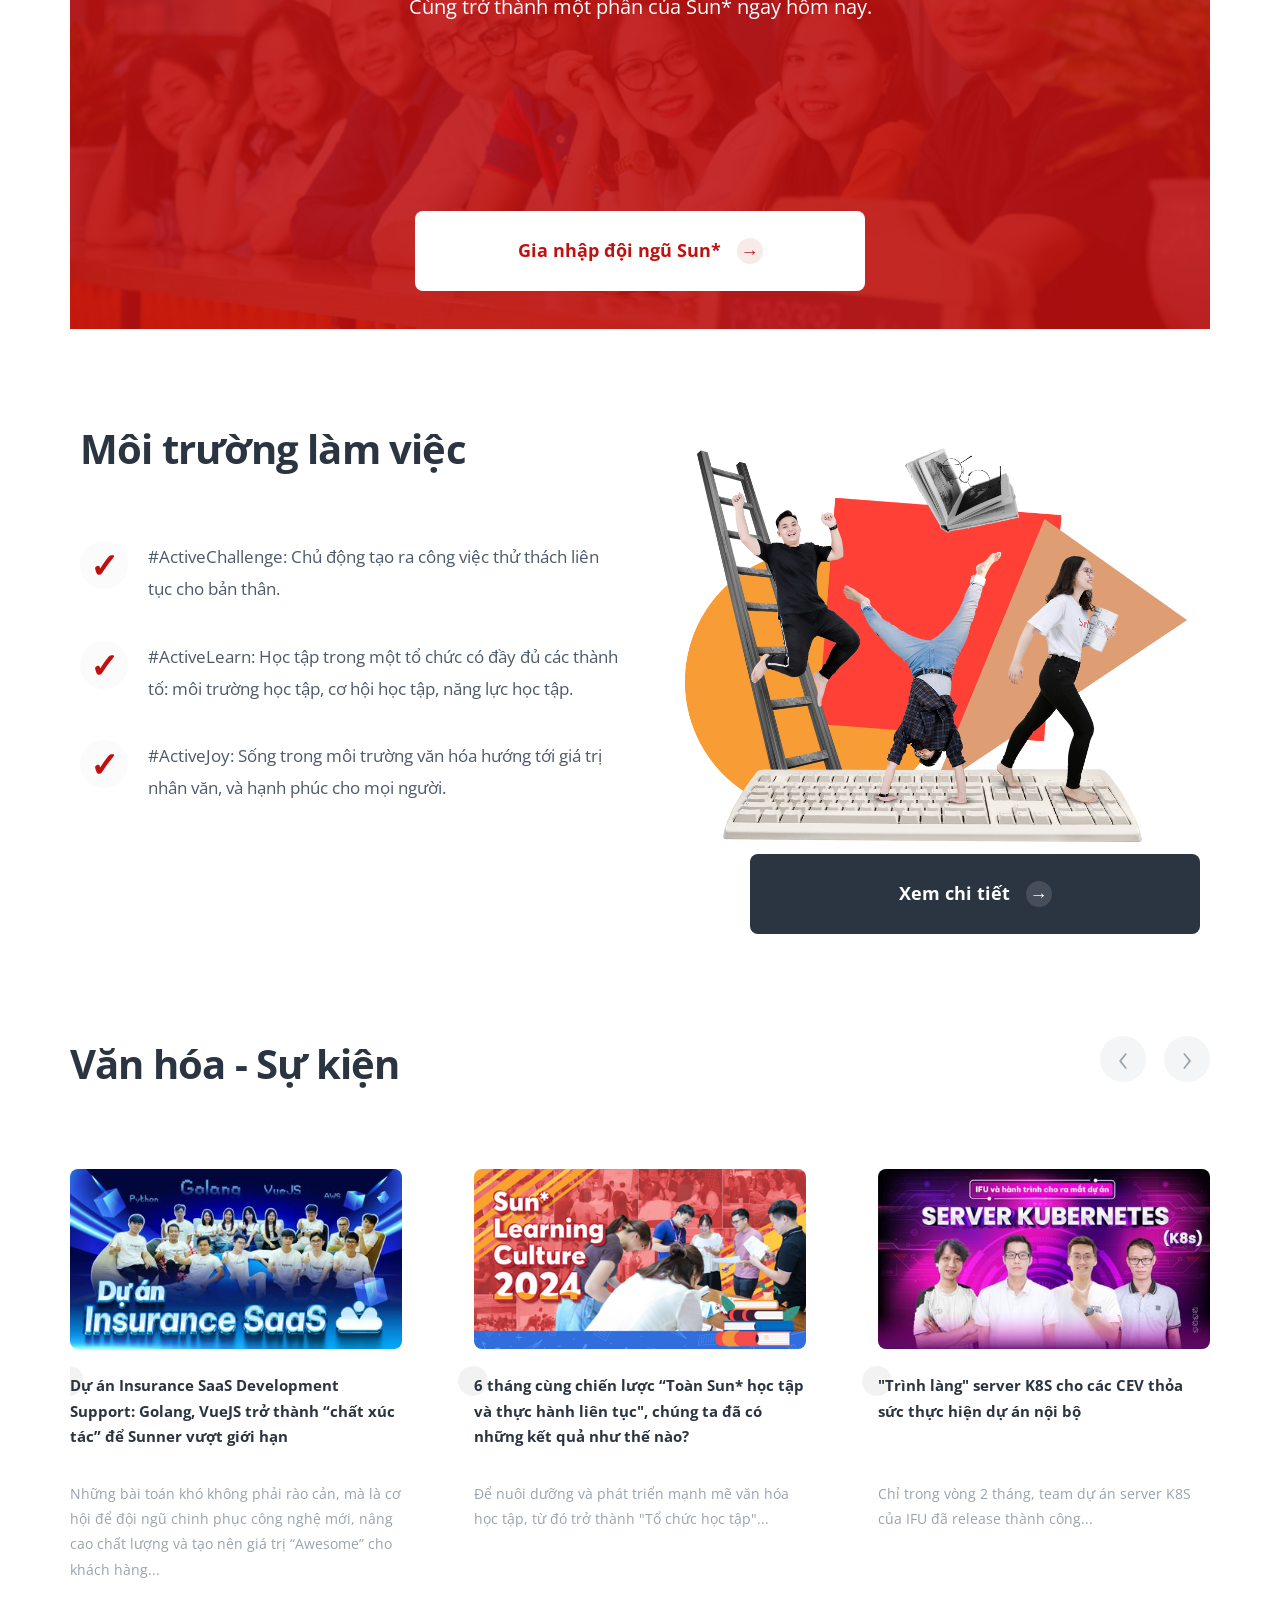
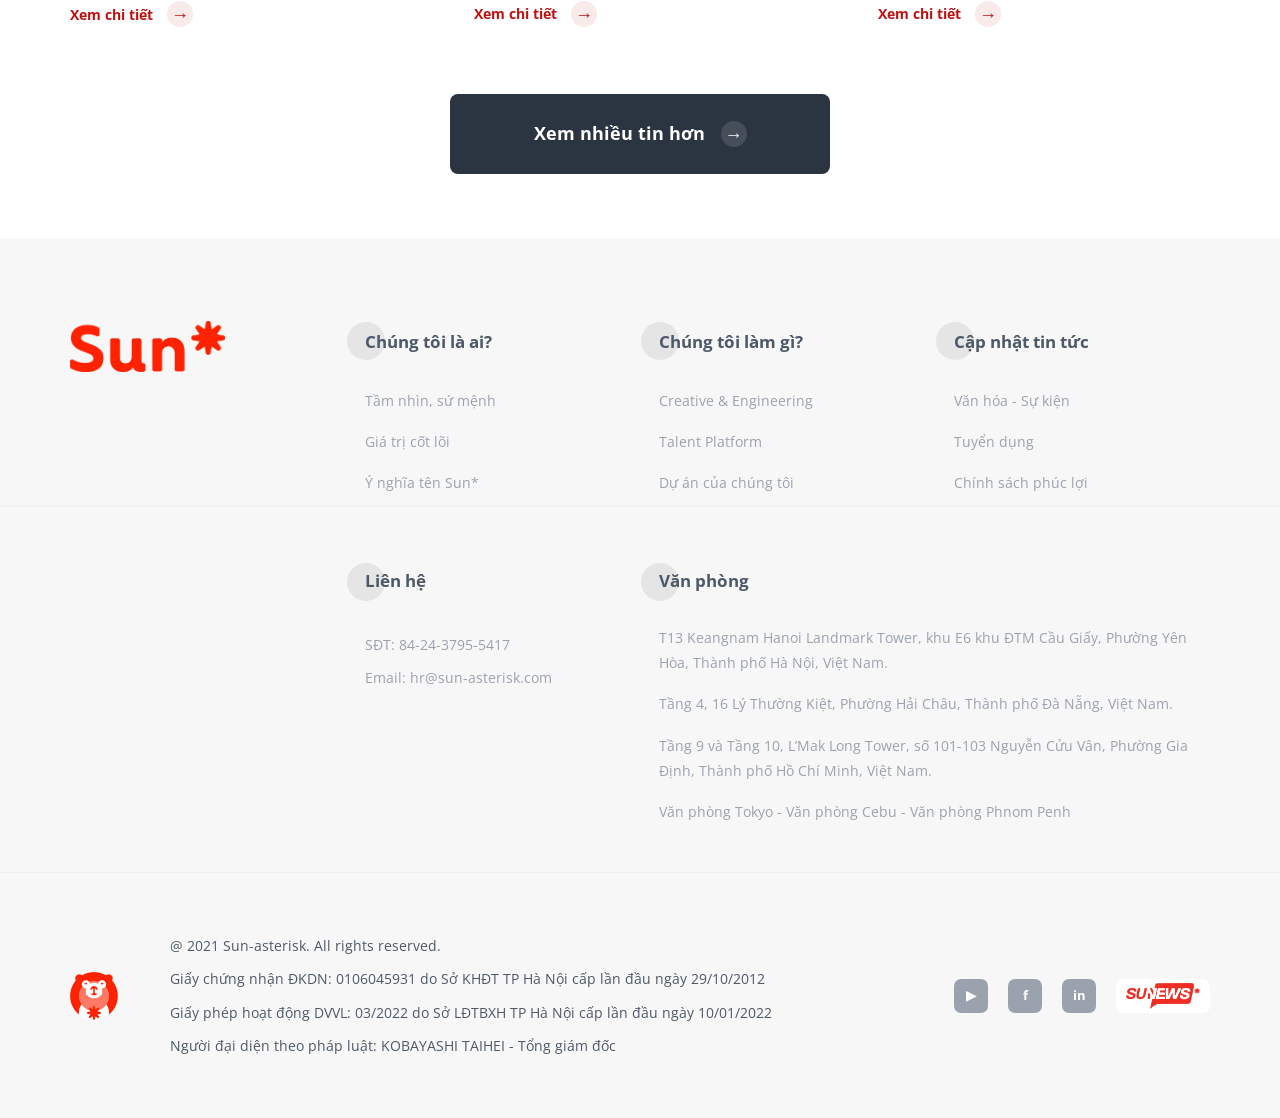
==== commit 2a2a916a: "fix: update counter formatting to use string conversion" ====
--- a/index.html
+++ b/index.html
@@ -182,8 +182,8 @@
               </div>
               <div class="stat-item">
                 <dt>
-                  <span data-counter="1100" data-step="120" data-duration="1000">
-                    1100
+                  <span data-counter="1000" data-step="120" data-duration="1000">
+                    1000
                   </span>
                   <sup>++</sup>
                 </dt>
